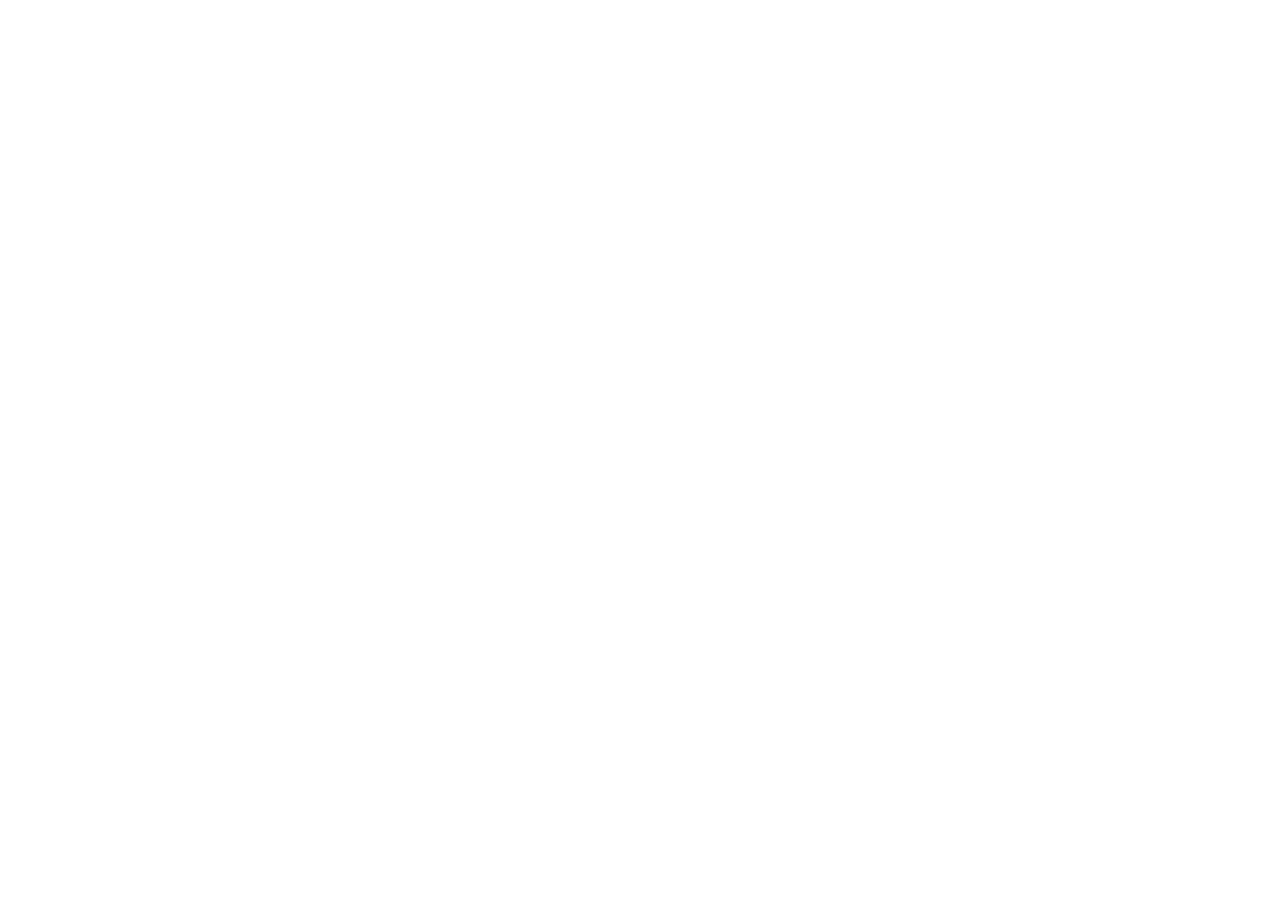
==== index.html @ 93b9f6c6 "init project" ====
<!DOCTYPE html>
<html lang="en">
<head>
    <meta charset="UTF-8">
    <meta http-equiv="X-UA-Compatible" content="IE=edge">
    <meta name="viewport" content="width=device-width, initial-scale=1.0">
    <title>Document</title>
</head>
<body>
    
</body>
</html>
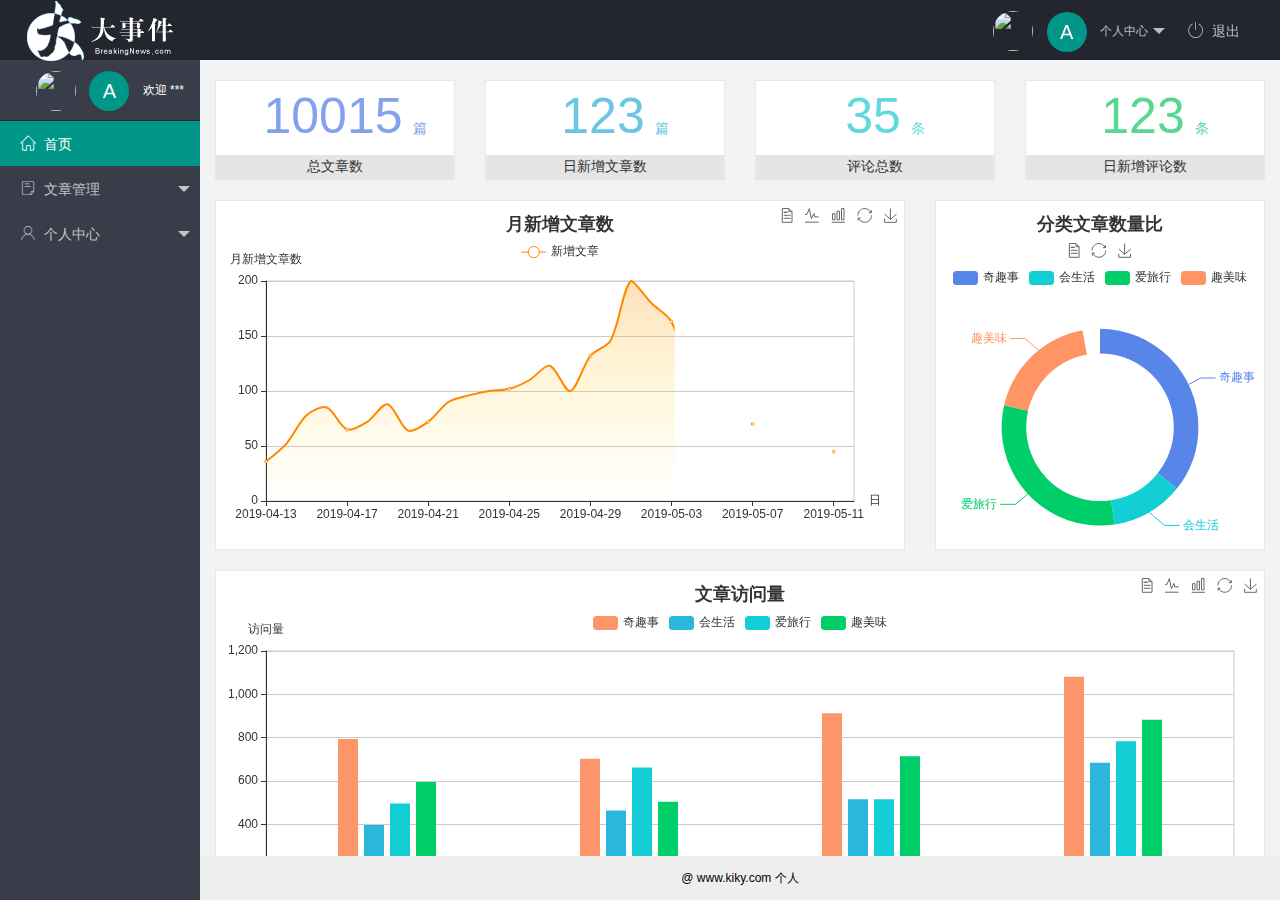
==== commit 4763e006: "完成了主页功能开发" ====
--- a/index.html
+++ b/index.html
@@ -4,9 +4,102 @@
     <meta charset="UTF-8">
     <meta http-equiv="X-UA-Compatible" content="IE=edge">
     <meta name="viewport" content="width=device-width, initial-scale=1.0">
-    <title>Document</title>
+    <title>后台主页</title>
+        <!-- 导入 layui 的样式表 -->
+        <link rel="stylesheet" href="./assets/lib/layui/css/layui.css" />
+        <!-- 导入第三方图标库 -->
+        <link rel="stylesheet" href="./assets/fonts/iconfont.css" />
+        <!-- 导入自己的样式表 -->
+        <link rel="stylesheet" href="./assets/css/index.css" />
 </head>
-<body>
-    
-</body>
+<body class="layui-layout-body">
+    <div class="layui-layout layui-layout-admin">
+      <div class="layui-header">
+        <div class="layui-logo">
+          <img src="./assets/images/logo.png" alt="" />
+        </div>
+        <!-- 头部区域（可配合layui已有的水平导航） -->
+        <ul class="layui-nav layui-layout-right">
+          <li class="layui-nav-item">
+            <a href="javascript:;" class="userinfo">
+              <img src="http://t.cn/RCzsdCq" class="layui-nav-img" />
+              <span class="text-avatar">A</span> 个人中心
+            </a>
+            <dl class="layui-nav-child">
+              <dd><a href="">基本资料</a></dd>
+              <dd><a href="">更换头像</a></dd>
+              <dd><a href="">重置密码</a></dd>
+            </dl>
+          </li>
+          <li class="layui-nav-item">
+            <a href="javascript:;" id="btnLogout">
+              <span class="iconfont icon-tuichu"></span>退出</a>
+          </li>
+        </ul>
+      </div>
+
+      <div class="layui-side layui-bg-black">
+        <div class="layui-side-scroll">
+          <div class="userinfo">
+            <img src="http://t.cn/RCzsdCq" class="layui-nav-img" />
+            <span class="text-avatar">A</span>
+            <span id="welcome">欢迎 ***</span>
+          </div>
+          <!-- 左侧导航区域（可配合layui已有的垂直导航） -->
+          <!-- lay-shrink="all"  点击列表另一合起来，排他 -->
+          <ul class="layui-nav layui-nav-tree" lay-shrink="all">
+            <li class="layui-nav-item layui-this">
+              <a href="./home/dashboard.html" target="fm"><span class="iconfont icon-home"></span>首页</a>
+            </li>
+            <li class="layui-nav-item">
+              <a class="" href="javascript:;"><span class="iconfont icon-16"></span>文章管理</a>
+              <dl class="layui-nav-child">
+                <dd>
+                  <a href="javascript:;"><i class="layui-icon layui-icon-app"></i>文章类别</a>
+                </dd>
+                <dd>
+                  <a href="javascript:;"><i class="layui-icon layui-icon-app"></i>文章列表</a>
+                </dd>
+                <dd>
+                  <a href="javascript:;"><i class="layui-icon layui-icon-app"></i>发布文章</a>
+                </dd>
+              </dl>
+            </li>
+            <li class="layui-nav-item">
+              <a href="javascript:;"><span class="iconfont icon-user"></span>个人中心</a>
+              <dl class="layui-nav-child">
+                <dd>
+                  <a href="javascript:;"><i class="layui-icon layui-icon-app"></i>基本资料</a>
+                </dd>
+                <dd>
+                  <a href="javascript:;"><i class="layui-icon layui-icon-app"></i>更换头像</a>
+                </dd>
+                <dd>
+                  <a href="javascript:;"><i class="layui-icon layui-icon-app"></i>重置密码</a>
+                </dd>
+              </dl>
+            </li>
+          </ul>
+        </div>
+      </div>
+
+      <div class="layui-body">
+        <!-- 内容主体区域 -->
+        <iframe name="fm" src="./home/dashboard.html" frameborder="0"></iframe>
+      </div>
+
+      <div class="layui-footer">
+        <!-- 底部固定区域 -->
+        @ www.kiky.com 个人
+      </div>
+    </div>
+    <!-- 导入 layui 的JS文件 -->
+    <script src="./assets/lib/layui/layui.all.js"></script>
+    <!-- 导入 jquery  -->
+    <script src="./assets/lib/jquery.js"></script>
+    <!-- 导入封装的请求API -->
+    <script src="./assets/js/baseAPI.js"></script>
+    <!-- 导入 index.js  -->
+    <script src="./assets/js/index.js"> </script>
+  </body>
 </html>--- a/assets/lib/layui/css/layui.css
+++ b/assets/lib/layui/css/layui.css
@@ -0,0 +1,2 @@
+/** layui-v2.5.5 MIT License By https://www.layui.com */
+ .layui-inline,img{display:inline-block;vertical-align:middle}h1,h2,h3,h4,h5,h6{font-weight:400}.layui-edge,.layui-header,.layui-inline,.layui-main{position:relative}.layui-body,.layui-edge,.layui-elip{overflow:hidden}.layui-btn,.layui-edge,.layui-inline,img{vertical-align:middle}.layui-btn,.layui-disabled,.layui-icon,.layui-unselect{-moz-user-select:none;-webkit-user-select:none;-ms-user-select:none}.layui-elip,.layui-form-checkbox span,.layui-form-pane .layui-form-label{text-overflow:ellipsis;white-space:nowrap}.layui-breadcrumb,.layui-tree-btnGroup{visibility:hidden}blockquote,body,button,dd,div,dl,dt,form,h1,h2,h3,h4,h5,h6,input,li,ol,p,pre,td,textarea,th,ul{margin:0;padding:0;-webkit-tap-highlight-color:rgba(0,0,0,0)}a:active,a:hover{outline:0}img{border:none}li{list-style:none}table{border-collapse:collapse;border-spacing:0}h4,h5,h6{font-size:100%}button,input,optgroup,option,select,textarea{font-family:inherit;font-size:inherit;font-style:inherit;font-weight:inherit;outline:0}pre{white-space:pre-wrap;white-space:-moz-pre-wrap;white-space:-pre-wrap;white-space:-o-pre-wrap;word-wrap:break-word}body{line-height:24px;font:14px Helvetica Neue,Helvetica,PingFang SC,Tahoma,Arial,sans-serif}hr{height:1px;margin:10px 0;border:0;clear:both}a{color:#333;text-decoration:none}a:hover{color:#777}a cite{font-style:normal;*cursor:pointer}.layui-border-box,.layui-border-box *{box-sizing:border-box}.layui-box,.layui-box *{box-sizing:content-box}.layui-clear{clear:both;*zoom:1}.layui-clear:after{content:'\20';clear:both;*zoom:1;display:block;height:0}.layui-inline{*display:inline;*zoom:1}.layui-edge{display:inline-block;width:0;height:0;border-width:6px;border-style:dashed;border-color:transparent}.layui-edge-top{top:-4px;border-bottom-color:#999;border-bottom-style:solid}.layui-edge-right{border-left-color:#999;border-left-style:solid}.layui-edge-bottom{top:2px;border-top-color:#999;border-top-style:solid}.layui-edge-left{border-right-color:#999;border-right-style:solid}.layui-disabled,.layui-disabled:hover{color:#d2d2d2!important;cursor:not-allowed!important}.layui-circle{border-radius:100%}.layui-show{display:block!important}.layui-hide{display:none!important}@font-face{font-family:layui-icon;src:url(../font/iconfont.eot?v=250);src:url(../font/iconfont.eot?v=250#iefix) format('embedded-opentype'),url(../font/iconfont.woff2?v=250) format('woff2'),url(../font/iconfont.woff?v=250) format('woff'),url(../font/iconfont.ttf?v=250) format('truetype'),url(../font/iconfont.svg?v=250#layui-icon) format('svg')}.layui-icon{font-family:layui-icon!important;font-size:16px;font-style:normal;-webkit-font-smoothing:antialiased;-moz-osx-font-smoothing:grayscale}.layui-icon-reply-fill:before{content:"\e611"}.layui-icon-set-fill:before{content:"\e614"}.layui-icon-menu-fill:before{content:"\e60f"}.layui-icon-search:before{content:"\e615"}.layui-icon-share:before{content:"\e641"}.layui-icon-set-sm:before{content:"\e620"}.layui-icon-engine:before{content:"\e628"}.layui-icon-close:before{content:"\1006"}.layui-icon-close-fill:before{content:"\1007"}.layui-icon-chart-screen:before{content:"\e629"}.layui-icon-star:before{content:"\e600"}.layui-icon-circle-dot:before{content:"\e617"}.layui-icon-chat:before{content:"\e606"}.layui-icon-release:before{content:"\e609"}.layui-icon-list:before{content:"\e60a"}.layui-icon-chart:before{content:"\e62c"}.layui-icon-ok-circle:before{content:"\1005"}.layui-icon-layim-theme:before{content:"\e61b"}.layui-icon-table:before{content:"\e62d"}.layui-icon-right:before{content:"\e602"}.layui-icon-left:before{content:"\e603"}.layui-icon-cart-simple:before{content:"\e698"}.layui-icon-face-cry:before{content:"\e69c"}.layui-icon-face-smile:before{content:"\e6af"}.layui-icon-survey:before{content:"\e6b2"}.layui-icon-tree:before{content:"\e62e"}.layui-icon-upload-circle:before{content:"\e62f"}.layui-icon-add-circle:before{content:"\e61f"}.layui-icon-download-circle:before{content:"\e601"}.layui-icon-templeate-1:before{content:"\e630"}.layui-icon-util:before{content:"\e631"}.layui-icon-face-surprised:before{content:"\e664"}.layui-icon-edit:before{content:"\e642"}.layui-icon-speaker:before{content:"\e645"}.layui-icon-down:before{content:"\e61a"}.layui-icon-file:before{content:"\e621"}.layui-icon-layouts:before{content:"\e632"}.layui-icon-rate-half:before{content:"\e6c9"}.layui-icon-add-circle-fine:before{content:"\e608"}.layui-icon-prev-circle:before{content:"\e633"}.layui-icon-read:before{content:"\e705"}.layui-icon-404:before{content:"\e61c"}.layui-icon-carousel:before{content:"\e634"}.layui-icon-help:before{content:"\e607"}.layui-icon-code-circle:before{content:"\e635"}.layui-icon-water:before{content:"\e636"}.layui-icon-username:before{content:"\e66f"}.layui-icon-find-fill:before{content:"\e670"}.layui-icon-about:before{content:"\e60b"}.layui-icon-location:before{content:"\e715"}.layui-icon-up:before{content:"\e619"}.layui-icon-pause:before{content:"\e651"}.layui-icon-date:before{content:"\e637"}.layui-icon-layim-uploadfile:before{content:"\e61d"}.layui-icon-delete:before{content:"\e640"}.layui-icon-play:before{content:"\e652"}.layui-icon-top:before{content:"\e604"}.layui-icon-friends:before{content:"\e612"}.layui-icon-refresh-3:before{content:"\e9aa"}.layui-icon-ok:before{content:"\e605"}.layui-icon-layer:before{content:"\e638"}.layui-icon-face-smile-fine:before{content:"\e60c"}.layui-icon-dollar:before{content:"\e659"}.layui-icon-group:before{content:"\e613"}.layui-icon-layim-download:before{content:"\e61e"}.layui-icon-picture-fine:before{content:"\e60d"}.layui-icon-link:before{content:"\e64c"}.layui-icon-diamond:before{content:"\e735"}.layui-icon-log:before{content:"\e60e"}.layui-icon-rate-solid:before{content:"\e67a"}.layui-icon-fonts-del:before{content:"\e64f"}.layui-icon-unlink:before{content:"\e64d"}.layui-icon-fonts-clear:before{content:"\e639"}.layui-icon-triangle-r:before{content:"\e623"}.layui-icon-circle:before{content:"\e63f"}.layui-icon-radio:before{content:"\e643"}.layui-icon-align-center:before{content:"\e647"}.layui-icon-align-right:before{content:"\e648"}.layui-icon-align-left:before{content:"\e649"}.layui-icon-loading-1:before{content:"\e63e"}.layui-icon-return:before{content:"\e65c"}.layui-icon-fonts-strong:before{content:"\e62b"}.layui-icon-upload:before{content:"\e67c"}.layui-icon-dialogue:before{content:"\e63a"}.layui-icon-video:before{content:"\e6ed"}.layui-icon-headset:before{content:"\e6fc"}.layui-icon-cellphone-fine:before{content:"\e63b"}.layui-icon-add-1:before{content:"\e654"}.layui-icon-face-smile-b:before{content:"\e650"}.layui-icon-fonts-html:before{content:"\e64b"}.layui-icon-form:before{content:"\e63c"}.layui-icon-cart:before{content:"\e657"}.layui-icon-camera-fill:before{content:"\e65d"}.layui-icon-tabs:before{content:"\e62a"}.layui-icon-fonts-code:before{content:"\e64e"}.layui-icon-fire:before{content:"\e756"}.layui-icon-set:before{content:"\e716"}.layui-icon-fonts-u:before{content:"\e646"}.layui-icon-triangle-d:before{content:"\e625"}.layui-icon-tips:before{content:"\e702"}.layui-icon-picture:before{content:"\e64a"}.layui-icon-more-vertical:before{content:"\e671"}.layui-icon-flag:before{content:"\e66c"}.layui-icon-loading:before{content:"\e63d"}.layui-icon-fonts-i:before{content:"\e644"}.layui-icon-refresh-1:before{content:"\e666"}.layui-icon-rmb:before{content:"\e65e"}.layui-icon-home:before{content:"\e68e"}.layui-icon-user:before{content:"\e770"}.layui-icon-notice:before{content:"\e667"}.layui-icon-login-weibo:before{content:"\e675"}.layui-icon-voice:before{content:"\e688"}.layui-icon-upload-drag:before{content:"\e681"}.layui-icon-login-qq:before{content:"\e676"}.layui-icon-snowflake:before{content:"\e6b1"}.layui-icon-file-b:before{content:"\e655"}.layui-icon-template:before{content:"\e663"}.layui-icon-auz:before{content:"\e672"}.layui-icon-console:before{content:"\e665"}.layui-icon-app:before{content:"\e653"}.layui-icon-prev:before{content:"\e65a"}.layui-icon-website:before{content:"\e7ae"}.layui-icon-next:before{content:"\e65b"}.layui-icon-component:before{content:"\e857"}.layui-icon-more:before{content:"\e65f"}.layui-icon-login-wechat:before{content:"\e677"}.layui-icon-shrink-right:before{content:"\e668"}.layui-icon-spread-left:before{content:"\e66b"}.layui-icon-camera:before{content:"\e660"}.layui-icon-note:before{content:"\e66e"}.layui-icon-refresh:before{content:"\e669"}.layui-icon-female:before{content:"\e661"}.layui-icon-male:before{content:"\e662"}.layui-icon-password:before{content:"\e673"}.layui-icon-senior:before{content:"\e674"}.layui-icon-theme:before{content:"\e66a"}.layui-icon-tread:before{content:"\e6c5"}.layui-icon-praise:before{content:"\e6c6"}.layui-icon-star-fill:before{content:"\e658"}.layui-icon-rate:before{content:"\e67b"}.layui-icon-template-1:before{content:"\e656"}.layui-icon-vercode:before{content:"\e679"}.layui-icon-cellphone:before{content:"\e678"}.layui-icon-screen-full:before{content:"\e622"}.layui-icon-screen-restore:before{content:"\e758"}.layui-icon-cols:before{content:"\e610"}.layui-icon-export:before{content:"\e67d"}.layui-icon-print:before{content:"\e66d"}.layui-icon-slider:before{content:"\e714"}.layui-icon-addition:before{content:"\e624"}.layui-icon-subtraction:before{content:"\e67e"}.layui-icon-service:before{content:"\e626"}.layui-icon-transfer:before{content:"\e691"}.layui-main{width:1140px;margin:0 auto}.layui-header{z-index:1000;height:60px}.layui-header a:hover{transition:all .5s;-webkit-transition:all .5s}.layui-side{position:fixed;left:0;top:0;bottom:0;z-index:999;width:200px;overflow-x:hidden}.layui-side-scroll{position:relative;width:220px;height:100%;overflow-x:hidden}.layui-body{position:absolute;left:200px;right:0;top:0;bottom:0;z-index:998;width:auto;overflow-y:auto;box-sizing:border-box}.layui-layout-body{overflow:hidden}.layui-layout-admin .layui-header{background-color:#23262E}.layui-layout-admin .layui-side{top:60px;width:200px;overflow-x:hidden}.layui-layout-admin .layui-body{position:fixed;top:60px;bottom:44px}.layui-layout-admin .layui-main{width:auto;margin:0 15px}.layui-layout-admin .layui-footer{position:fixed;left:200px;right:0;bottom:0;height:44px;line-height:44px;padding:0 15px;background-color:#eee}.layui-layout-admin .layui-logo{position:absolute;left:0;top:0;width:200px;height:100%;line-height:60px;text-align:center;color:#009688;font-size:16px}.layui-layout-admin .layui-header .layui-nav{background:0 0}.layui-layout-left{position:absolute!important;left:200px;top:0}.layui-layout-right{position:absolute!important;right:0;top:0}.layui-container{position:relative;margin:0 auto;padding:0 15px;box-sizing:border-box}.layui-fluid{position:relative;margin:0 auto;padding:0 15px}.layui-row:after,.layui-row:before{content:'';display:block;clear:both}.layui-col-lg1,.layui-col-lg10,.layui-col-lg11,.layui-col-lg12,.layui-col-lg2,.layui-col-lg3,.layui-col-lg4,.layui-col-lg5,.layui-col-lg6,.layui-col-lg7,.layui-col-lg8,.layui-col-lg9,.layui-col-md1,.layui-col-md10,.layui-col-md11,.layui-col-md12,.layui-col-md2,.layui-col-md3,.layui-col-md4,.layui-col-md5,.layui-col-md6,.layui-col-md7,.layui-col-md8,.layui-col-md9,.layui-col-sm1,.layui-col-sm10,.layui-col-sm11,.layui-col-sm12,.layui-col-sm2,.layui-col-sm3,.layui-col-sm4,.layui-col-sm5,.layui-col-sm6,.layui-col-sm7,.layui-col-sm8,.layui-col-sm9,.layui-col-xs1,.layui-col-xs10,.layui-col-xs11,.layui-col-xs12,.layui-col-xs2,.layui-col-xs3,.layui-col-xs4,.layui-col-xs5,.layui-col-xs6,.layui-col-xs7,.layui-col-xs8,.layui-col-xs9{position:relative;display:block;box-sizing:border-box}.layui-col-xs1,.layui-col-xs10,.layui-col-xs11,.layui-col-xs12,.layui-col-xs2,.layui-col-xs3,.layui-col-xs4,.layui-col-xs5,.layui-col-xs6,.layui-col-xs7,.layui-col-xs8,.layui-col-xs9{float:left}.layui-col-xs1{width:8.33333333%}.layui-col-xs2{width:16.66666667%}.layui-col-xs3{width:25%}.layui-col-xs4{width:33.33333333%}.layui-col-xs5{width:41.66666667%}.layui-col-xs6{width:50%}.layui-col-xs7{width:58.33333333%}.layui-col-xs8{width:66.66666667%}.layui-col-xs9{width:75%}.layui-col-xs10{width:83.33333333%}.layui-col-xs11{width:91.66666667%}.layui-col-xs12{width:100%}.layui-col-xs-offset1{margin-left:8.33333333%}.layui-col-xs-offset2{margin-left:16.66666667%}.layui-col-xs-offset3{margin-left:25%}.layui-col-xs-offset4{margin-left:33.33333333%}.layui-col-xs-offset5{margin-left:41.66666667%}.layui-col-xs-offset6{margin-left:50%}.layui-col-xs-offset7{margin-left:58.33333333%}.layui-col-xs-offset8{margin-left:66.66666667%}.layui-col-xs-offset9{margin-left:75%}.layui-col-xs-offset10{margin-left:83.33333333%}.layui-col-xs-offset11{margin-left:91.66666667%}.layui-col-xs-offset12{margin-left:100%}@media screen and (max-width:768px){.layui-hide-xs{display:none!important}.layui-show-xs-block{display:block!important}.layui-show-xs-inline{display:inline!important}.layui-show-xs-inline-block{display:inline-block!important}}@media screen and (min-width:768px){.layui-container{width:750px}.layui-hide-sm{display:none!important}.layui-show-sm-block{display:block!important}.layui-show-sm-inline{display:inline!important}.layui-show-sm-inline-block{display:inline-block!important}.layui-col-sm1,.layui-col-sm10,.layui-col-sm11,.layui-col-sm12,.layui-col-sm2,.layui-col-sm3,.layui-col-sm4,.layui-col-sm5,.layui-col-sm6,.layui-col-sm7,.layui-col-sm8,.layui-col-sm9{float:left}.layui-col-sm1{width:8.33333333%}.layui-col-sm2{width:16.66666667%}.layui-col-sm3{width:25%}.layui-col-sm4{width:33.33333333%}.layui-col-sm5{width:41.66666667%}.layui-col-sm6{width:50%}.layui-col-sm7{width:58.33333333%}.layui-col-sm8{width:66.66666667%}.layui-col-sm9{width:75%}.layui-col-sm10{width:83.33333333%}.layui-col-sm11{width:91.66666667%}.layui-col-sm12{width:100%}.layui-col-sm-offset1{margin-left:8.33333333%}.layui-col-sm-offset2{margin-left:16.66666667%}.layui-col-sm-offset3{margin-left:25%}.layui-col-sm-offset4{margin-left:33.33333333%}.layui-col-sm-offset5{margin-left:41.66666667%}.layui-col-sm-offset6{margin-left:50%}.layui-col-sm-offset7{margin-left:58.33333333%}.layui-col-sm-offset8{margin-left:66.66666667%}.layui-col-sm-offset9{margin-left:75%}.layui-col-sm-offset10{margin-left:83.33333333%}.layui-col-sm-offset11{margin-left:91.66666667%}.layui-col-sm-offset12{margin-left:100%}}@media screen and (min-width:992px){.layui-container{width:970px}.layui-hide-md{display:none!important}.layui-show-md-block{display:block!important}.layui-show-md-inline{display:inline!important}.layui-show-md-inline-block{display:inline-block!important}.layui-col-md1,.layui-col-md10,.layui-col-md11,.layui-col-md12,.layui-col-md2,.layui-col-md3,.layui-col-md4,.layui-col-md5,.layui-col-md6,.layui-col-md7,.layui-col-md8,.layui-col-md9{float:left}.layui-col-md1{width:8.33333333%}.layui-col-md2{width:16.66666667%}.layui-col-md3{width:25%}.layui-col-md4{width:33.33333333%}.layui-col-md5{width:41.66666667%}.layui-col-md6{width:50%}.layui-col-md7{width:58.33333333%}.layui-col-md8{width:66.66666667%}.layui-col-md9{width:75%}.layui-col-md10{width:83.33333333%}.layui-col-md11{width:91.66666667%}.layui-col-md12{width:100%}.layui-col-md-offset1{margin-left:8.33333333%}.layui-col-md-offset2{margin-left:16.66666667%}.layui-col-md-offset3{margin-left:25%}.layui-col-md-offset4{margin-left:33.33333333%}.layui-col-md-offset5{margin-left:41.66666667%}.layui-col-md-offset6{margin-left:50%}.layui-col-md-offset7{margin-left:58.33333333%}.layui-col-md-offset8{margin-left:66.66666667%}.layui-col-md-offset9{margin-left:75%}.layui-col-md-offset10{margin-left:83.33333333%}.layui-col-md-offset11{margin-left:91.66666667%}.layui-col-md-offset12{margin-left:100%}}@media screen and (min-width:1200px){.layui-container{width:1170px}.layui-hide-lg{display:none!important}.layui-show-lg-block{display:block!important}.layui-show-lg-inline{display:inline!important}.layui-show-lg-inline-block{display:inline-block!important}.layui-col-lg1,.layui-col-lg10,.layui-col-lg11,.layui-col-lg12,.layui-col-lg2,.layui-col-lg3,.layui-col-lg4,.layui-col-lg5,.layui-col-lg6,.layui-col-lg7,.layui-col-lg8,.layui-col-lg9{float:left}.layui-col-lg1{width:8.33333333%}.layui-col-lg2{width:16.66666667%}.layui-col-lg3{width:25%}.layui-col-lg4{width:33.33333333%}.layui-col-lg5{width:41.66666667%}.layui-col-lg6{width:50%}.layui-col-lg7{width:58.33333333%}.layui-col-lg8{width:66.66666667%}.layui-col-lg9{width:75%}.layui-col-lg10{width:83.33333333%}.layui-col-lg11{width:91.66666667%}.layui-col-lg12{width:100%}.layui-col-lg-offset1{margin-left:8.33333333%}.layui-col-lg-offset2{margin-left:16.66666667%}.layui-col-lg-offset3{margin-left:25%}.layui-col-lg-offset4{margin-left:33.33333333%}.layui-col-lg-offset5{margin-left:41.66666667%}.layui-col-lg-offset6{margin-left:50%}.layui-col-lg-offset7{margin-left:58.33333333%}.layui-col-lg-offset8{margin-left:66.66666667%}.layui-col-lg-offset9{margin-left:75%}.layui-col-lg-offset10{margin-left:83.33333333%}.layui-col-lg-offset11{margin-left:91.66666667%}.layui-col-lg-offset12{margin-left:100%}}.layui-col-space1{margin:-.5px}.layui-col-space1>*{padding:.5px}.layui-col-space3{margin:-1.5px}.layui-col-space3>*{padding:1.5px}.layui-col-space5{margin:-2.5px}.layui-col-space5>*{padding:2.5px}.layui-col-space8{margin:-3.5px}.layui-col-space8>*{padding:3.5px}.layui-col-space10{margin:-5px}.layui-col-space10>*{padding:5px}.layui-col-space12{margin:-6px}.layui-col-space12>*{padding:6px}.layui-col-space15{margin:-7.5px}.layui-col-space15>*{padding:7.5px}.layui-col-space18{margin:-9px}.layui-col-space18>*{padding:9px}.layui-col-space20{margin:-10px}.layui-col-space20>*{padding:10px}.layui-col-space22{margin:-11px}.layui-col-space22>*{padding:11px}.layui-col-space25{margin:-12.5px}.layui-col-space25>*{padding:12.5px}.layui-col-space30{margin:-15px}.layui-col-space30>*{padding:15px}.layui-btn,.layui-input,.layui-select,.layui-textarea,.layui-upload-button{outline:0;-webkit-appearance:none;transition:all .3s;-webkit-transition:all .3s;box-sizing:border-box}.layui-elem-quote{margin-bottom:10px;padding:15px;line-height:22px;border-left:5px solid #009688;border-radius:0 2px 2px 0;background-color:#f2f2f2}.layui-quote-nm{border-style:solid;border-width:1px 1px 1px 5px;background:0 0}.layui-elem-field{margin-bottom:10px;padding:0;border-width:1px;border-style:solid}.layui-elem-field legend{margin-left:20px;padding:0 10px;font-size:20px;font-weight:300}.layui-field-title{margin:10px 0 20px;border-width:1px 0 0}.layui-field-box{padding:10px 15px}.layui-field-title .layui-field-box{padding:10px 0}.layui-progress{position:relative;height:6px;border-radius:20px;background-color:#e2e2e2}.layui-progress-bar{position:absolute;left:0;top:0;width:0;max-width:100%;height:6px;border-radius:20px;text-align:right;background-color:#5FB878;transition:all .3s;-webkit-transition:all .3s}.layui-progress-big,.layui-progress-big .layui-progress-bar{height:18px;line-height:18px}.layui-progress-text{position:relative;top:-20px;line-height:18px;font-size:12px;color:#666}.layui-progress-big .layui-progress-text{position:static;padding:0 10px;color:#fff}.layui-collapse{border-width:1px;border-style:solid;border-radius:2px}.layui-colla-content,.layui-colla-item{border-top-width:1px;border-top-style:solid}.layui-colla-item:first-child{border-top:none}.layui-colla-title{position:relative;height:42px;line-height:42px;padding:0 15px 0 35px;color:#333;background-color:#f2f2f2;cursor:pointer;font-size:14px;overflow:hidden}.layui-colla-content{display:none;padding:10px 15px;line-height:22px;color:#666}.layui-colla-icon{position:absolute;left:15px;top:0;font-size:14px}.layui-card{margin-bottom:15px;border-radius:2px;background-color:#fff;box-shadow:0 1px 2px 0 rgba(0,0,0,.05)}.layui-card:last-child{margin-bottom:0}.layui-card-header{position:relative;height:42px;line-height:42px;padding:0 15px;border-bottom:1px solid #f6f6f6;color:#333;border-radius:2px 2px 0 0;font-size:14px}.layui-bg-black,.layui-bg-blue,.layui-bg-cyan,.layui-bg-green,.layui-bg-orange,.layui-bg-red{color:#fff!important}.layui-card-body{position:relative;padding:10px 15px;line-height:24px}.layui-card-body[pad15]{padding:15px}.layui-card-body[pad20]{padding:20px}.layui-card-body .layui-table{margin:5px 0}.layui-card .layui-tab{margin:0}.layui-panel-window{position:relative;padding:15px;border-radius:0;border-top:5px solid #E6E6E6;background-color:#fff}.layui-auxiliar-moving{position:fixed;left:0;right:0;top:0;bottom:0;width:100%;height:100%;background:0 0;z-index:9999999999}.layui-form-label,.layui-form-mid,.layui-form-select,.layui-input-block,.layui-input-inline,.layui-textarea{position:relative}.layui-bg-red{background-color:#FF5722!important}.layui-bg-orange{background-color:#FFB800!important}.layui-bg-green{background-color:#009688!important}.layui-bg-cyan{background-color:#2F4056!important}.layui-bg-blue{background-color:#1E9FFF!important}.layui-bg-black{background-color:#393D49!important}.layui-bg-gray{background-color:#eee!important;color:#666!important}.layui-badge-rim,.layui-colla-content,.layui-colla-item,.layui-collapse,.layui-elem-field,.layui-form-pane .layui-form-item[pane],.layui-form-pane .layui-form-label,.layui-input,.layui-layedit,.layui-layedit-tool,.layui-quote-nm,.layui-select,.layui-tab-bar,.layui-tab-card,.layui-tab-title,.layui-tab-title .layui-this:after,.layui-textarea{border-color:#e6e6e6}.layui-timeline-item:before,hr{background-color:#e6e6e6}.layui-text{line-height:22px;font-size:14px;color:#666}.layui-text h1,.layui-text h2,.layui-text h3{font-weight:500;color:#333}.layui-text h1{font-size:30px}.layui-text h2{font-size:24px}.layui-text h3{font-size:18px}.layui-text a:not(.layui-btn){color:#01AAED}.layui-text a:not(.layui-btn):hover{text-decoration:underline}.layui-text ul{padding:5px 0 5px 15px}.layui-text ul li{margin-top:5px;list-style-type:disc}.layui-text em,.layui-word-aux{color:#999!important;padding:0 5px!important}.layui-btn{display:inline-block;height:38px;line-height:38px;padding:0 18px;background-color:#009688;color:#fff;white-space:nowrap;text-align:center;font-size:14px;border:none;border-radius:2px;cursor:pointer}.layui-btn:hover{opacity:.8;filter:alpha(opacity=80);color:#fff}.layui-btn:active{opacity:1;filter:alpha(opacity=100)}.layui-btn+.layui-btn{margin-left:10px}.layui-btn-container{font-size:0}.layui-btn-container .layui-btn{margin-right:10px;margin-bottom:10px}.layui-btn-container .layui-btn+.layui-btn{margin-left:0}.layui-table .layui-btn-container .layui-btn{margin-bottom:9px}.layui-btn-radius{border-radius:100px}.layui-btn .layui-icon{margin-right:3px;font-size:18px;vertical-align:bottom;vertical-align:middle\9}.layui-btn-primary{border:1px solid #C9C9C9;background-color:#fff;color:#555}.layui-btn-primary:hover{border-color:#009688;color:#333}.layui-btn-normal{background-color:#1E9FFF}.layui-btn-warm{background-color:#FFB800}.layui-btn-danger{background-color:#FF5722}.layui-btn-checked{background-color:#5FB878}.layui-btn-disabled,.layui-btn-disabled:active,.layui-btn-disabled:hover{border:1px solid #e6e6e6;background-color:#FBFBFB;color:#C9C9C9;cursor:not-allowed;opacity:1}.layui-btn-lg{height:44px;line-height:44px;padding:0 25px;font-size:16px}.layui-btn-sm{height:30px;line-height:30px;padding:0 10px;font-size:12px}.layui-btn-sm i{font-size:16px!important}.layui-btn-xs{height:22px;line-height:22px;padding:0 5px;font-size:12px}.layui-btn-xs i{font-size:14px!important}.layui-btn-group{display:inline-block;vertical-align:middle;font-size:0}.layui-btn-group .layui-btn{margin-left:0!important;margin-right:0!important;border-left:1px solid rgba(255,255,255,.5);border-radius:0}.layui-btn-group .layui-btn-primary{border-left:none}.layui-btn-group .layui-btn-primary:hover{border-color:#C9C9C9;color:#009688}.layui-btn-group .layui-btn:first-child{border-left:none;border-radius:2px 0 0 2px}.layui-btn-group .layui-btn-primary:first-child{border-left:1px solid #c9c9c9}.layui-btn-group .layui-btn:last-child{border-radius:0 2px 2px 0}.layui-btn-group .layui-btn+.layui-btn{margin-left:0}.layui-btn-group+.layui-btn-group{margin-left:10px}.layui-btn-fluid{width:100%}.layui-input,.layui-select,.layui-textarea{height:38px;line-height:1.3;line-height:38px\9;border-width:1px;border-style:solid;background-color:#fff;border-radius:2px}.layui-input::-webkit-input-placeholder,.layui-select::-webkit-input-placeholder,.layui-textarea::-webkit-input-placeholder{line-height:1.3}.layui-input,.layui-textarea{display:block;width:100%;padding-left:10px}.layui-input:hover,.layui-textarea:hover{border-color:#D2D2D2!important}.layui-input:focus,.layui-textarea:focus{border-color:#C9C9C9!important}.layui-textarea{min-height:100px;height:auto;line-height:20px;padding:6px 10px;resize:vertical}.layui-select{padding:0 10px}.layui-form input[type=checkbox],.layui-form input[type=radio],.layui-form select{display:none}.layui-form [lay-ignore]{display:initial}.layui-form-item{margin-bottom:15px;clear:both;*zoom:1}.layui-form-item:after{content:'\20';clear:both;*zoom:1;display:block;height:0}.layui-form-label{float:left;display:block;padding:9px 15px;width:80px;font-weight:400;line-height:20px;text-align:right}.layui-form-label-col{display:block;float:none;padding:9px 0;line-height:20px;text-align:left}.layui-form-item .layui-inline{margin-bottom:5px;margin-right:10px}.layui-input-block{margin-left:110px;min-height:36px}.layui-input-inline{display:inline-block;vertical-align:middle}.layui-form-item .layui-input-inline{float:left;width:190px;margin-right:10px}.layui-form-text .layui-input-inline{width:auto}.layui-form-mid{float:left;display:block;padding:9px 0!important;line-height:20px;margin-right:10px}.layui-form-danger+.layui-form-select .layui-input,.layui-form-danger:focus{border-color:#FF5722!important}.layui-form-select .layui-input{padding-right:30px;cursor:pointer}.layui-form-select .layui-edge{position:absolute;right:10px;top:50%;margin-top:-3px;cursor:pointer;border-width:6px;border-top-color:#c2c2c2;border-top-style:solid;transition:all .3s;-webkit-transition:all .3s}.layui-form-select dl{display:none;position:absolute;left:0;top:42px;padding:5px 0;z-index:899;min-width:100%;border:1px solid #d2d2d2;max-height:300px;overflow-y:auto;background-color:#fff;border-radius:2px;box-shadow:0 2px 4px rgba(0,0,0,.12);box-sizing:border-box}.layui-form-select dl dd,.layui-form-select dl dt{padding:0 10px;line-height:36px;white-space:nowrap;overflow:hidden;text-overflow:ellipsis}.layui-form-select dl dt{font-size:12px;color:#999}.layui-form-select dl dd{cursor:pointer}.layui-form-select dl dd:hover{background-color:#f2f2f2;-webkit-transition:.5s all;transition:.5s all}.layui-form-select .layui-select-group dd{padding-left:20px}.layui-form-select dl dd.layui-select-tips{padding-left:10px!important;color:#999}.layui-form-select dl dd.layui-this{background-color:#5FB878;color:#fff}.layui-form-checkbox,.layui-form-select dl dd.layui-disabled{background-color:#fff}.layui-form-selected dl{display:block}.layui-form-checkbox,.layui-form-checkbox *,.layui-form-switch{display:inline-block;vertical-align:middle}.layui-form-selected .layui-edge{margin-top:-9px;-webkit-transform:rotate(180deg);transform:rotate(180deg);margin-top:-3px\9}:root .layui-form-selected .layui-edge{margin-top:-9px\0/IE9}.layui-form-selectup dl{top:auto;bottom:42px}.layui-select-none{margin:5px 0;text-align:center;color:#999}.layui-select-disabled .layui-disabled{border-color:#eee!important}.layui-select-disabled .layui-edge{border-top-color:#d2d2d2}.layui-form-checkbox{position:relative;height:30px;line-height:30px;margin-right:10px;padding-right:30px;cursor:pointer;font-size:0;-webkit-transition:.1s linear;transition:.1s linear;box-sizing:border-box}.layui-form-checkbox span{padding:0 10px;height:100%;font-size:14px;border-radius:2px 0 0 2px;background-color:#d2d2d2;color:#fff;overflow:hidden}.layui-form-checkbox:hover span{background-color:#c2c2c2}.layui-form-checkbox i{position:absolute;right:0;top:0;width:30px;height:28px;border:1px solid #d2d2d2;border-left:none;border-radius:0 2px 2px 0;color:#fff;font-size:20px;text-align:center}.layui-form-checkbox:hover i{border-color:#c2c2c2;color:#c2c2c2}.layui-form-checked,.layui-form-checked:hover{border-color:#5FB878}.layui-form-checked span,.layui-form-checked:hover span{background-color:#5FB878}.layui-form-checked i,.layui-form-checked:hover i{color:#5FB878}.layui-form-item .layui-form-checkbox{margin-top:4px}.layui-form-checkbox[lay-skin=primary]{height:auto!important;line-height:normal!important;min-width:18px;min-height:18px;border:none!important;margin-right:0;padding-left:28px;padding-right:0;background:0 0}.layui-form-checkbox[lay-skin=primary] span{padding-left:0;padding-right:15px;line-height:18px;background:0 0;color:#666}.layui-form-checkbox[lay-skin=primary] i{right:auto;left:0;width:16px;height:16px;line-height:16px;border:1px solid #d2d2d2;font-size:12px;border-radius:2px;background-color:#fff;-webkit-transition:.1s linear;transition:.1s linear}.layui-form-checkbox[lay-skin=primary]:hover i{border-color:#5FB878;color:#fff}.layui-form-checked[lay-skin=primary] i{border-color:#5FB878!important;background-color:#5FB878;color:#fff}.layui-checkbox-disbaled[lay-skin=primary] span{background:0 0!important;color:#c2c2c2}.layui-checkbox-disbaled[lay-skin=primary]:hover i{border-color:#d2d2d2}.layui-form-item .layui-form-checkbox[lay-skin=primary]{margin-top:10px}.layui-form-switch{position:relative;height:22px;line-height:22px;min-width:35px;padding:0 5px;margin-top:8px;border:1px solid #d2d2d2;border-radius:20px;cursor:pointer;background-color:#fff;-webkit-transition:.1s linear;transition:.1s linear}.layui-form-switch i{position:absolute;left:5px;top:3px;width:16px;height:16px;border-radius:20px;background-color:#d2d2d2;-webkit-transition:.1s linear;transition:.1s linear}.layui-form-switch em{position:relative;top:0;width:25px;margin-left:21px;padding:0!important;text-align:center!important;color:#999!important;font-style:normal!important;font-size:12px}.layui-form-onswitch{border-color:#5FB878;background-color:#5FB878}.layui-checkbox-disbaled,.layui-checkbox-disbaled i{border-color:#e2e2e2!important}.layui-form-onswitch i{left:100%;margin-left:-21px;background-color:#fff}.layui-form-onswitch em{margin-left:5px;margin-right:21px;color:#fff!important}.layui-checkbox-disbaled span{background-color:#e2e2e2!important}.layui-checkbox-disbaled:hover i{color:#fff!important}[lay-radio]{display:none}.layui-form-radio,.layui-form-radio *{display:inline-block;vertical-align:middle}.layui-form-radio{line-height:28px;margin:6px 10px 0 0;padding-right:10px;cursor:pointer;font-size:0}.layui-form-radio *{font-size:14px}.layui-form-radio>i{margin-right:8px;font-size:22px;color:#c2c2c2}.layui-form-radio>i:hover,.layui-form-radioed>i{color:#5FB878}.layui-radio-disbaled>i{color:#e2e2e2!important}.layui-form-pane .layui-form-label{width:110px;padding:8px 15px;height:38px;line-height:20px;border-width:1px;border-style:solid;border-radius:2px 0 0 2px;text-align:center;background-color:#FBFBFB;overflow:hidden;box-sizing:border-box}.layui-form-pane .layui-input-inline{margin-left:-1px}.layui-form-pane .layui-input-block{margin-left:110px;left:-1px}.layui-form-pane .layui-input{border-radius:0 2px 2px 0}.layui-form-pane .layui-form-text .layui-form-label{float:none;width:100%;border-radius:2px;box-sizing:border-box;text-align:left}.layui-form-pane .layui-form-text .layui-input-inline{display:block;margin:0;top:-1px;clear:both}.layui-form-pane .layui-form-text .layui-input-block{margin:0;left:0;top:-1px}.layui-form-pane .layui-form-text .layui-textarea{min-height:100px;border-radius:0 0 2px 2px}.layui-form-pane .layui-form-checkbox{margin:4px 0 4px 10px}.layui-form-pane .layui-form-radio,.layui-form-pane .layui-form-switch{margin-top:6px;margin-left:10px}.layui-form-pane .layui-form-item[pane]{position:relative;border-width:1px;border-style:solid}.layui-form-pane .layui-form-item[pane] .layui-form-label{position:absolute;left:0;top:0;height:100%;border-width:0 1px 0 0}.layui-form-pane .layui-form-item[pane] .layui-input-inline{margin-left:110px}@media screen and (max-width:450px){.layui-form-item .layui-form-label{text-overflow:ellipsis;overflow:hidden;white-space:nowrap}.layui-form-item .layui-inline{display:block;margin-right:0;margin-bottom:20px;clear:both}.layui-form-item .layui-inline:after{content:'\20';clear:both;display:block;height:0}.layui-form-item .layui-input-inline{display:block;float:none;left:-3px;width:auto;margin:0 0 10px 112px}.layui-form-item .layui-input-inline+.layui-form-mid{margin-left:110px;top:-5px;padding:0}.layui-form-item .layui-form-checkbox{margin-right:5px;margin-bottom:5px}}.layui-layedit{border-width:1px;border-style:solid;border-radius:2px}.layui-layedit-tool{padding:3px 5px;border-bottom-width:1px;border-bottom-style:solid;font-size:0}.layedit-tool-fixed{position:fixed;top:0;border-top:1px solid #e2e2e2}.layui-layedit-tool .layedit-tool-mid,.layui-layedit-tool .layui-icon{display:inline-block;vertical-align:middle;text-align:center;font-size:14px}.layui-layedit-tool .layui-icon{position:relative;width:32px;height:30px;line-height:30px;margin:3px 5px;color:#777;cursor:pointer;border-radius:2px}.layui-layedit-tool .layui-icon:hover{color:#393D49}.layui-layedit-tool .layui-icon:active{color:#000}.layui-layedit-tool .layedit-tool-active{background-color:#e2e2e2;color:#000}.layui-layedit-tool .layui-disabled,.layui-layedit-tool .layui-disabled:hover{color:#d2d2d2;cursor:not-allowed}.layui-layedit-tool .layedit-tool-mid{width:1px;height:18px;margin:0 10px;background-color:#d2d2d2}.layedit-tool-html{width:50px!important;font-size:30px!important}.layedit-tool-b,.layedit-tool-code,.layedit-tool-help{font-size:16px!important}.layedit-tool-d,.layedit-tool-face,.layedit-tool-image,.layedit-tool-unlink{font-size:18px!important}.layedit-tool-image input{position:absolute;font-size:0;left:0;top:0;width:100%;height:100%;opacity:.01;filter:Alpha(opacity=1);cursor:pointer}.layui-layedit-iframe iframe{display:block;width:100%}#LAY_layedit_code{overflow:hidden}.layui-laypage{display:inline-block;*display:inline;*zoom:1;vertical-align:middle;margin:10px 0;font-size:0}.layui-laypage>a:first-child,.layui-laypage>a:first-child em{border-radius:2px 0 0 2px}.layui-laypage>a:last-child,.layui-laypage>a:last-child em{border-radius:0 2px 2px 0}.layui-laypage>:first-child{margin-left:0!important}.layui-laypage>:last-child{margin-right:0!important}.layui-laypage a,.layui-laypage button,.layui-laypage input,.layui-laypage select,.layui-laypage span{border:1px solid #e2e2e2}.layui-laypage a,.layui-laypage span{display:inline-block;*display:inline;*zoom:1;vertical-align:middle;padding:0 15px;height:28px;line-height:28px;margin:0 -1px 5px 0;background-color:#fff;color:#333;font-size:12px}.layui-flow-more a *,.layui-laypage input,.layui-table-view select[lay-ignore]{display:inline-block}.layui-laypage a:hover{color:#009688}.layui-laypage em{font-style:normal}.layui-laypage .layui-laypage-spr{color:#999;font-weight:700}.layui-laypage a{text-decoration:none}.layui-laypage .layui-laypage-curr{position:relative}.layui-laypage .layui-laypage-curr em{position:relative;color:#fff}.layui-laypage .layui-laypage-curr .layui-laypage-em{position:absolute;left:-1px;top:-1px;padding:1px;width:100%;height:100%;background-color:#009688}.layui-laypage-em{border-radius:2px}.layui-laypage-next em,.layui-laypage-prev em{font-family:Sim sun;font-size:16px}.layui-laypage .layui-laypage-count,.layui-laypage .layui-laypage-limits,.layui-laypage .layui-laypage-refresh,.layui-laypage .layui-laypage-skip{margin-left:10px;margin-right:10px;padding:0;border:none}.layui-laypage .layui-laypage-limits,.layui-laypage .layui-laypage-refresh{vertical-align:top}.layui-laypage .layui-laypage-refresh i{font-size:18px;cursor:pointer}.layui-laypage select{height:22px;padding:3px;border-radius:2px;cursor:pointer}.layui-laypage .layui-laypage-skip{height:30px;line-height:30px;color:#999}.layui-laypage button,.layui-laypage input{height:30px;line-height:30px;border-radius:2px;vertical-align:top;background-color:#fff;box-sizing:border-box}.layui-laypage input{width:40px;margin:0 10px;padding:0 3px;text-align:center}.layui-laypage input:focus,.layui-laypage select:focus{border-color:#009688!important}.layui-laypage button{margin-left:10px;padding:0 10px;cursor:pointer}.layui-table,.layui-table-view{margin:10px 0}.layui-flow-more{margin:10px 0;text-align:center;color:#999;font-size:14px}.layui-flow-more a{height:32px;line-height:32px}.layui-flow-more a *{vertical-align:top}.layui-flow-more a cite{padding:0 20px;border-radius:3px;background-color:#eee;color:#333;font-style:normal}.layui-flow-more a cite:hover{opacity:.8}.layui-flow-more a i{font-size:30px;color:#737383}.layui-table{width:100%;background-color:#fff;color:#666}.layui-table tr{transition:all .3s;-webkit-transition:all .3s}.layui-table th{text-align:left;font-weight:400}.layui-table tbody tr:hover,.layui-table thead tr,.layui-table-click,.layui-table-header,.layui-table-hover,.layui-table-mend,.layui-table-patch,.layui-table-tool,.layui-table-total,.layui-table-total tr,.layui-table[lay-even] tr:nth-child(even){background-color:#f2f2f2}.layui-table td,.layui-table th,.layui-table-col-set,.layui-table-fixed-r,.layui-table-grid-down,.layui-table-header,.layui-table-page,.layui-table-tips-main,.layui-table-tool,.layui-table-total,.layui-table-view,.layui-table[lay-skin=line],.layui-table[lay-skin=row]{border-width:1px;border-style:solid;border-color:#e6e6e6}.layui-table td,.layui-table th{position:relative;padding:9px 15px;min-height:20px;line-height:20px;font-size:14px}.layui-table[lay-skin=line] td,.layui-table[lay-skin=line] th{border-width:0 0 1px}.layui-table[lay-skin=row] td,.layui-table[lay-skin=row] th{border-width:0 1px 0 0}.layui-table[lay-skin=nob] td,.layui-table[lay-skin=nob] th{border:none}.layui-table img{max-width:100px}.layui-table[lay-size=lg] td,.layui-table[lay-size=lg] th{padding:15px 30px}.layui-table-view .layui-table[lay-size=lg] .layui-table-cell{height:40px;line-height:40px}.layui-table[lay-size=sm] td,.layui-table[lay-size=sm] th{font-size:12px;padding:5px 10px}.layui-table-view .layui-table[lay-size=sm] .layui-table-cell{height:20px;line-height:20px}.layui-table[lay-data]{display:none}.layui-table-box{position:relative;overflow:hidden}.layui-table-view .layui-table{position:relative;width:auto;margin:0}.layui-table-view .layui-table[lay-skin=line]{border-width:0 1px 0 0}.layui-table-view .layui-table[lay-skin=row]{border-width:0 0 1px}.layui-table-view .layui-table td,.layui-table-view .layui-table th{padding:5px 0;border-top:none;border-left:none}.layui-table-view .layui-table th.layui-unselect .layui-table-cell span{cursor:pointer}.layui-table-view .layui-table td{cursor:default}.layui-table-view .layui-table td[data-edit=text]{cursor:text}.layui-table-view .layui-form-checkbox[lay-skin=primary] i{width:18px;height:18px}.layui-table-view .layui-form-radio{line-height:0;padding:0}.layui-table-view .layui-form-radio>i{margin:0;font-size:20px}.layui-table-init{position:absolute;left:0;top:0;width:100%;height:100%;text-align:center;z-index:110}.layui-table-init .layui-icon{position:absolute;left:50%;top:50%;margin:-15px 0 0 -15px;font-size:30px;color:#c2c2c2}.layui-table-header{border-width:0 0 1px;overflow:hidden}.layui-table-header .layui-table{margin-bottom:-1px}.layui-table-tool .layui-inline[lay-event]{position:relative;width:26px;height:26px;padding:5px;line-height:16px;margin-right:10px;text-align:center;color:#333;border:1px solid #ccc;cursor:pointer;-webkit-transition:.5s all;transition:.5s all}.layui-table-tool .layui-inline[lay-event]:hover{border:1px solid #999}.layui-table-tool-temp{padding-right:120px}.layui-table-tool-self{position:absolute;right:17px;top:10px}.layui-table-tool .layui-table-tool-self .layui-inline[lay-event]{margin:0 0 0 10px}.layui-table-tool-panel{position:absolute;top:29px;left:-1px;padding:5px 0;min-width:150px;min-height:40px;border:1px solid #d2d2d2;text-align:left;overflow-y:auto;background-color:#fff;box-shadow:0 2px 4px rgba(0,0,0,.12)}.layui-table-cell,.layui-table-tool-panel li{overflow:hidden;text-overflow:ellipsis;white-space:nowrap}.layui-table-tool-panel li{padding:0 10px;line-height:30px;-webkit-transition:.5s all;transition:.5s all}.layui-table-tool-panel li .layui-form-checkbox[lay-skin=primary]{width:100%;padding-left:28px}.layui-table-tool-panel li:hover{background-color:#f2f2f2}.layui-table-tool-panel li .layui-form-checkbox[lay-skin=primary] i{position:absolute;left:0;top:0}.layui-table-tool-panel li .layui-form-checkbox[lay-skin=primary] span{padding:0}.layui-table-tool .layui-table-tool-self .layui-table-tool-panel{left:auto;right:-1px}.layui-table-col-set{position:absolute;right:0;top:0;width:20px;height:100%;border-width:0 0 0 1px;background-color:#fff}.layui-table-sort{width:10px;height:20px;margin-left:5px;cursor:pointer!important}.layui-table-sort .layui-edge{position:absolute;left:5px;border-width:5px}.layui-table-sort .layui-table-sort-asc{top:3px;border-top:none;border-bottom-style:solid;border-bottom-color:#b2b2b2}.layui-table-sort .layui-table-sort-asc:hover{border-bottom-color:#666}.layui-table-sort .layui-table-sort-desc{bottom:5px;border-bottom:none;border-top-style:solid;border-top-color:#b2b2b2}.layui-table-sort .layui-table-sort-desc:hover{border-top-color:#666}.layui-table-sort[lay-sort=asc] .layui-table-sort-asc{border-bottom-color:#000}.layui-table-sort[lay-sort=desc] .layui-table-sort-desc{border-top-color:#000}.layui-table-cell{height:28px;line-height:28px;padding:0 15px;position:relative;box-sizing:border-box}.layui-table-cell .layui-form-checkbox[lay-skin=primary]{top:-1px;padding:0}.layui-table-cell .layui-table-link{color:#01AAED}.laytable-cell-checkbox,.laytable-cell-numbers,.laytable-cell-radio,.laytable-cell-space{padding:0;text-align:center}.layui-table-body{position:relative;overflow:auto;margin-right:-1px;margin-bottom:-1px}.layui-table-body .layui-none{line-height:26px;padding:15px;text-align:center;color:#999}.layui-table-fixed{position:absolute;left:0;top:0;z-index:101}.layui-table-fixed .layui-table-body{overflow:hidden}.layui-table-fixed-l{box-shadow:0 -1px 8px rgba(0,0,0,.08)}.layui-table-fixed-r{left:auto;right:-1px;border-width:0 0 0 1px;box-shadow:-1px 0 8px rgba(0,0,0,.08)}.layui-table-fixed-r .layui-table-header{position:relative;overflow:visible}.layui-table-mend{position:absolute;right:-49px;top:0;height:100%;width:50px}.layui-table-tool{position:relative;z-index:890;width:100%;min-height:50px;line-height:30px;padding:10px 15px;border-width:0 0 1px}.layui-table-tool .layui-btn-container{margin-bottom:-10px}.layui-table-page,.layui-table-total{border-width:1px 0 0;margin-bottom:-1px;overflow:hidden}.layui-table-page{position:relative;width:100%;padding:7px 7px 0;height:41px;font-size:12px;white-space:nowrap}.layui-table-page>div{height:26px}.layui-table-page .layui-laypage{margin:0}.layui-table-page .layui-laypage a,.layui-table-page .layui-laypage span{height:26px;line-height:26px;margin-bottom:10px;border:none;background:0 0}.layui-table-page .layui-laypage a,.layui-table-page .layui-laypage span.layui-laypage-curr{padding:0 12px}.layui-table-page .layui-laypage span{margin-left:0;padding:0}.layui-table-page .layui-laypage .layui-laypage-prev{margin-left:-7px!important}.layui-table-page .layui-laypage .layui-laypage-curr .layui-laypage-em{left:0;top:0;padding:0}.layui-table-page .layui-laypage button,.layui-table-page .layui-laypage input{height:26px;line-height:26px}.layui-table-page .layui-laypage input{width:40px}.layui-table-page .layui-laypage button{padding:0 10px}.layui-table-page select{height:18px}.layui-table-patch .layui-table-cell{padding:0;width:30px}.layui-table-edit{position:absolute;left:0;top:0;width:100%;height:100%;padding:0 14px 1px;border-radius:0;box-shadow:1px 1px 20px rgba(0,0,0,.15)}.layui-table-edit:focus{border-color:#5FB878!important}select.layui-table-edit{padding:0 0 0 10px;border-color:#C9C9C9}.layui-table-view .layui-form-checkbox,.layui-table-view .layui-form-radio,.layui-table-view .layui-form-switch{top:0;margin:0;box-sizing:content-box}.layui-table-view .layui-form-checkbox{top:-1px;height:26px;line-height:26px}.layui-table-view .layui-form-checkbox i{height:26px}.layui-table-grid .layui-table-cell{overflow:visible}.layui-table-grid-down{position:absolute;top:0;right:0;width:26px;height:100%;padding:5px 0;border-width:0 0 0 1px;text-align:center;background-color:#fff;color:#999;cursor:pointer}.layui-table-grid-down .layui-icon{position:absolute;top:50%;left:50%;margin:-8px 0 0 -8px}.layui-table-grid-down:hover{background-color:#fbfbfb}body .layui-table-tips .layui-layer-content{background:0 0;padding:0;box-shadow:0 1px 6px rgba(0,0,0,.12)}.layui-table-tips-main{margin:-44px 0 0 -1px;max-height:150px;padding:8px 15px;font-size:14px;overflow-y:scroll;background-color:#fff;color:#666}.layui-table-tips-c{position:absolute;right:-3px;top:-13px;width:20px;height:20px;padding:3px;cursor:pointer;background-color:#666;border-radius:50%;color:#fff}.layui-table-tips-c:hover{background-color:#777}.layui-table-tips-c:before{position:relative;right:-2px}.layui-upload-file{display:none!important;opacity:.01;filter:Alpha(opacity=1)}.layui-upload-drag,.layui-upload-form,.layui-upload-wrap{display:inline-block}.layui-upload-list{margin:10px 0}.layui-upload-choose{padding:0 10px;color:#999}.layui-upload-drag{position:relative;padding:30px;border:1px dashed #e2e2e2;background-color:#fff;text-align:center;cursor:pointer;color:#999}.layui-upload-drag .layui-icon{font-size:50px;color:#009688}.layui-upload-drag[lay-over]{border-color:#009688}.layui-upload-iframe{position:absolute;width:0;height:0;border:0;visibility:hidden}.layui-upload-wrap{position:relative;vertical-align:middle}.layui-upload-wrap .layui-upload-file{display:block!important;position:absolute;left:0;top:0;z-index:10;font-size:100px;width:100%;height:100%;opacity:.01;filter:Alpha(opacity=1);cursor:pointer}.layui-transfer-active,.layui-transfer-box{display:inline-block;vertical-align:middle}.layui-transfer-box,.layui-transfer-header,.layui-transfer-search{border-width:0;border-style:solid;border-color:#e6e6e6}.layui-transfer-box{position:relative;border-width:1px;width:200px;height:360px;border-radius:2px;background-color:#fff}.layui-transfer-box .layui-form-checkbox{width:100%;margin:0!important}.layui-transfer-header{height:38px;line-height:38px;padding:0 10px;border-bottom-width:1px}.layui-transfer-search{position:relative;padding:10px;border-bottom-width:1px}.layui-transfer-search .layui-input{height:32px;padding-left:30px;font-size:12px}.layui-transfer-search .layui-icon-search{position:absolute;left:20px;top:50%;margin-top:-8px;color:#666}.layui-transfer-active{margin:0 15px}.layui-transfer-active .layui-btn{display:block;margin:0;padding:0 15px;background-color:#5FB878;border-color:#5FB878;color:#fff}.layui-transfer-active .layui-btn-disabled{background-color:#FBFBFB;border-color:#e6e6e6;color:#C9C9C9}.layui-transfer-active .layui-btn:first-child{margin-bottom:15px}.layui-transfer-active .layui-btn .layui-icon{margin:0;font-size:14px!important}.layui-transfer-data{padding:5px 0;overflow:auto}.layui-transfer-data li{height:32px;line-height:32px;padding:0 10px}.layui-transfer-data li:hover{background-color:#f2f2f2;transition:.5s all}.layui-transfer-data .layui-none{padding:15px 10px;text-align:center;color:#999}.layui-nav{position:relative;padding:0 20px;background-color:#393D49;color:#fff;border-radius:2px;font-size:0;box-sizing:border-box}.layui-nav *{font-size:14px}.layui-nav .layui-nav-item{position:relative;display:inline-block;*display:inline;*zoom:1;vertical-align:middle;line-height:60px}.layui-nav .layui-nav-item a{display:block;padding:0 20px;color:#fff;color:rgba(255,255,255,.7);transition:all .3s;-webkit-transition:all .3s}.layui-nav .layui-this:after,.layui-nav-bar,.layui-nav-tree .layui-nav-itemed:after{position:absolute;left:0;top:0;width:0;height:5px;background-color:#5FB878;transition:all .2s;-webkit-transition:all .2s}.layui-nav-bar{z-index:1000}.layui-nav .layui-nav-item a:hover,.layui-nav .layui-this a{color:#fff}.layui-nav .layui-this:after{content:'';top:auto;bottom:0;width:100%}.layui-nav-img{width:30px;height:30px;margin-right:10px;border-radius:50%}.layui-nav .layui-nav-more{content:'';width:0;height:0;border-style:solid dashed dashed;border-color:#fff transparent transparent;overflow:hidden;cursor:pointer;transition:all .2s;-webkit-transition:all .2s;position:absolute;top:50%;right:3px;margin-top:-3px;border-width:6px;border-top-color:rgba(255,255,255,.7)}.layui-nav .layui-nav-mored,.layui-nav-itemed>a .layui-nav-more{margin-top:-9px;border-style:dashed dashed solid;border-color:transparent transparent #fff}.layui-nav-child{display:none;position:absolute;left:0;top:65px;min-width:100%;line-height:36px;padding:5px 0;box-shadow:0 2px 4px rgba(0,0,0,.12);border:1px solid #d2d2d2;background-color:#fff;z-index:100;border-radius:2px;white-space:nowrap}.layui-nav .layui-nav-child a{color:#333}.layui-nav .layui-nav-child a:hover{background-color:#f2f2f2;color:#000}.layui-nav-child dd{position:relative}.layui-nav .layui-nav-child dd.layui-this a,.layui-nav-child dd.layui-this{background-color:#5FB878;color:#fff}.layui-nav-child dd.layui-this:after{display:none}.layui-nav-tree{width:200px;padding:0}.layui-nav-tree .layui-nav-item{display:block;width:100%;line-height:45px}.layui-nav-tree .layui-nav-item a{position:relative;height:45px;line-height:45px;text-overflow:ellipsis;overflow:hidden;white-space:nowrap}.layui-nav-tree .layui-nav-item a:hover{background-color:#4E5465}.layui-nav-tree .layui-nav-bar{width:5px;height:0;background-color:#009688}.layui-nav-tree .layui-nav-child dd.layui-this,.layui-nav-tree .layui-nav-child dd.layui-this a,.layui-nav-tree .layui-this,.layui-nav-tree .layui-this>a,.layui-nav-tree .layui-this>a:hover{background-color:#009688;color:#fff}.layui-nav-tree .layui-this:after{display:none}.layui-nav-itemed>a,.layui-nav-tree .layui-nav-title a,.layui-nav-tree .layui-nav-title a:hover{color:#fff!important}.layui-nav-tree .layui-nav-child{position:relative;z-index:0;top:0;border:none;box-shadow:none}.layui-nav-tree .layui-nav-child a{height:40px;line-height:40px;color:#fff;color:rgba(255,255,255,.7)}.layui-nav-tree .layui-nav-child,.layui-nav-tree .layui-nav-child a:hover{background:0 0;color:#fff}.layui-nav-tree .layui-nav-more{right:10px}.layui-nav-itemed>.layui-nav-child{display:block;padding:0;background-color:rgba(0,0,0,.3)!important}.layui-nav-itemed>.layui-nav-child>.layui-this>.layui-nav-child{display:block}.layui-nav-side{position:fixed;top:0;bottom:0;left:0;overflow-x:hidden;z-index:999}.layui-bg-blue .layui-nav-bar,.layui-bg-blue .layui-nav-itemed:after,.layui-bg-blue .layui-this:after{background-color:#93D1FF}.layui-bg-blue .layui-nav-child dd.layui-this{background-color:#1E9FFF}.layui-bg-blue .layui-nav-itemed>a,.layui-nav-tree.layui-bg-blue .layui-nav-title a,.layui-nav-tree.layui-bg-blue .layui-nav-title a:hover{background-color:#007DDB!important}.layui-breadcrumb{font-size:0}.layui-breadcrumb>*{font-size:14px}.layui-breadcrumb a{color:#999!important}.layui-breadcrumb a:hover{color:#5FB878!important}.layui-breadcrumb a cite{color:#666;font-style:normal}.layui-breadcrumb span[lay-separator]{margin:0 10px;color:#999}.layui-tab{margin:10px 0;text-align:left!important}.layui-tab[overflow]>.layui-tab-title{overflow:hidden}.layui-tab-title{position:relative;left:0;height:40px;white-space:nowrap;font-size:0;border-bottom-width:1px;border-bottom-style:solid;transition:all .2s;-webkit-transition:all .2s}.layui-tab-title li{display:inline-block;*display:inline;*zoom:1;vertical-align:middle;font-size:14px;transition:all .2s;-webkit-transition:all .2s;position:relative;line-height:40px;min-width:65px;padding:0 15px;text-align:center;cursor:pointer}.layui-tab-title li a{display:block}.layui-tab-title .layui-this{color:#000}.layui-tab-title .layui-this:after{position:absolute;left:0;top:0;content:'';width:100%;height:41px;border-width:1px;border-style:solid;border-bottom-color:#fff;border-radius:2px 2px 0 0;box-sizing:border-box;pointer-events:none}.layui-tab-bar{position:absolute;right:0;top:0;z-index:10;width:30px;height:39px;line-height:39px;border-width:1px;border-style:solid;border-radius:2px;text-align:center;background-color:#fff;cursor:pointer}.layui-tab-bar .layui-icon{position:relative;display:inline-block;top:3px;transition:all .3s;-webkit-transition:all .3s}.layui-tab-item{display:none}.layui-tab-more{padding-right:30px;height:auto!important;white-space:normal!important}.layui-tab-more li.layui-this:after{border-bottom-color:#e2e2e2;border-radius:2px}.layui-tab-more .layui-tab-bar .layui-icon{top:-2px;top:3px\9;-webkit-transform:rotate(180deg);transform:rotate(180deg)}:root .layui-tab-more .layui-tab-bar .layui-icon{top:-2px\0/IE9}.layui-tab-content{padding:10px}.layui-tab-title li .layui-tab-close{position:relative;display:inline-block;width:18px;height:18px;line-height:20px;margin-left:8px;top:1px;text-align:center;font-size:14px;color:#c2c2c2;transition:all .2s;-webkit-transition:all .2s}.layui-tab-title li .layui-tab-close:hover{border-radius:2px;background-color:#FF5722;color:#fff}.layui-tab-brief>.layui-tab-title .layui-this{color:#009688}.layui-tab-brief>.layui-tab-more li.layui-this:after,.layui-tab-brief>.layui-tab-title .layui-this:after{border:none;border-radius:0;border-bottom:2px solid #5FB878}.layui-tab-brief[overflow]>.layui-tab-title .layui-this:after{top:-1px}.layui-tab-card{border-width:1px;border-style:solid;border-radius:2px;box-shadow:0 2px 5px 0 rgba(0,0,0,.1)}.layui-tab-card>.layui-tab-title{background-color:#f2f2f2}.layui-tab-card>.layui-tab-title li{margin-right:-1px;margin-left:-1px}.layui-tab-card>.layui-tab-title .layui-this{background-color:#fff}.layui-tab-card>.layui-tab-title .layui-this:after{border-top:none;border-width:1px;border-bottom-color:#fff}.layui-tab-card>.layui-tab-title .layui-tab-bar{height:40px;line-height:40px;border-radius:0;border-top:none;border-right:none}.layui-tab-card>.layui-tab-more .layui-this{background:0 0;color:#5FB878}.layui-tab-card>.layui-tab-more .layui-this:after{border:none}.layui-timeline{padding-left:5px}.layui-timeline-item{position:relative;padding-bottom:20px}.layui-timeline-axis{position:absolute;left:-5px;top:0;z-index:10;width:20px;height:20px;line-height:20px;background-color:#fff;color:#5FB878;border-radius:50%;text-align:center;cursor:pointer}.layui-timeline-axis:hover{color:#FF5722}.layui-timeline-item:before{content:'';position:absolute;left:5px;top:0;z-index:0;width:1px;height:100%}.layui-timeline-item:last-child:before{display:none}.layui-timeline-item:first-child:before{display:block}.layui-timeline-content{padding-left:25px}.layui-timeline-title{position:relative;margin-bottom:10px}.layui-badge,.layui-badge-dot,.layui-badge-rim{position:relative;display:inline-block;padding:0 6px;font-size:12px;text-align:center;background-color:#FF5722;color:#fff;border-radius:2px}.layui-badge{height:18px;line-height:18px}.layui-badge-dot{width:8px;height:8px;padding:0;border-radius:50%}.layui-badge-rim{height:18px;line-height:18px;border-width:1px;border-style:solid;background-color:#fff;color:#666}.layui-btn .layui-badge,.layui-btn .layui-badge-dot{margin-left:5px}.layui-nav .layui-badge,.layui-nav .layui-badge-dot{position:absolute;top:50%;margin:-8px 6px 0}.layui-tab-title .layui-badge,.layui-tab-title .layui-badge-dot{left:5px;top:-2px}.layui-carousel{position:relative;left:0;top:0;background-color:#f8f8f8}.layui-carousel>[carousel-item]{position:relative;width:100%;height:100%;overflow:hidden}.layui-carousel>[carousel-item]:before{position:absolute;content:'\e63d';left:50%;top:50%;width:100px;line-height:20px;margin:-10px 0 0 -50px;text-align:center;color:#c2c2c2;font-family:layui-icon!important;font-size:30px;font-style:normal;-webkit-font-smoothing:antialiased;-moz-osx-font-smoothing:grayscale}.layui-carousel>[carousel-item]>*{display:none;position:absolute;left:0;top:0;width:100%;height:100%;background-color:#f8f8f8;transition-duration:.3s;-webkit-transition-duration:.3s}.layui-carousel-updown>*{-webkit-transition:.3s ease-in-out up;transition:.3s ease-in-out up}.layui-carousel-arrow{display:none\9;opacity:0;position:absolute;left:10px;top:50%;margin-top:-18px;width:36px;height:36px;line-height:36px;text-align:center;font-size:20px;border:0;border-radius:50%;background-color:rgba(0,0,0,.2);color:#fff;-webkit-transition-duration:.3s;transition-duration:.3s;cursor:pointer}.layui-carousel-arrow[lay-type=add]{left:auto!important;right:10px}.layui-carousel:hover .layui-carousel-arrow[lay-type=add],.layui-carousel[lay-arrow=always] .layui-carousel-arrow[lay-type=add]{right:20px}.layui-carousel[lay-arrow=always] .layui-carousel-arrow{opacity:1;left:20px}.layui-carousel[lay-arrow=none] .layui-carousel-arrow{display:none}.layui-carousel-arrow:hover,.layui-carousel-ind ul:hover{background-color:rgba(0,0,0,.35)}.layui-carousel:hover .layui-carousel-arrow{display:block\9;opacity:1;left:20px}.layui-carousel-ind{position:relative;top:-35px;width:100%;line-height:0!important;text-align:center;font-size:0}.layui-carousel[lay-indicator=outside]{margin-bottom:30px}.layui-carousel[lay-indicator=outside] .layui-carousel-ind{top:10px}.layui-carousel[lay-indicator=outside] .layui-carousel-ind ul{background-color:rgba(0,0,0,.5)}.layui-carousel[lay-indicator=none] .layui-carousel-ind{display:none}.layui-carousel-ind ul{display:inline-block;padding:5px;background-color:rgba(0,0,0,.2);border-radius:10px;-webkit-transition-duration:.3s;transition-duration:.3s}.layui-carousel-ind li{display:inline-block;width:10px;height:10px;margin:0 3px;font-size:14px;background-color:#e2e2e2;background-color:rgba(255,255,255,.5);border-radius:50%;cursor:pointer;-webkit-transition-duration:.3s;transition-duration:.3s}.layui-carousel-ind li:hover{background-color:rgba(255,255,255,.7)}.layui-carousel-ind li.layui-this{background-color:#fff}.layui-carousel>[carousel-item]>.layui-carousel-next,.layui-carousel>[carousel-item]>.layui-carousel-prev,.layui-carousel>[carousel-item]>.layui-this{display:block}.layui-carousel>[carousel-item]>.layui-this{left:0}.layui-carousel>[carousel-item]>.layui-carousel-prev{left:-100%}.layui-carousel>[carousel-item]>.layui-carousel-next{left:100%}.layui-carousel>[carousel-item]>.layui-carousel-next.layui-carousel-left,.layui-carousel>[carousel-item]>.layui-carousel-prev.layui-carousel-right{left:0}.layui-carousel>[carousel-item]>.layui-this.layui-carousel-left{left:-100%}.layui-carousel>[carousel-item]>.layui-this.layui-carousel-right{left:100%}.layui-carousel[lay-anim=updown] .layui-carousel-arrow{left:50%!important;top:20px;margin:0 0 0 -18px}.layui-carousel[lay-anim=updown]>[carousel-item]>*,.layui-carousel[lay-anim=fade]>[carousel-item]>*{left:0!important}.layui-carousel[lay-anim=updown] .layui-carousel-arrow[lay-type=add]{top:auto!important;bottom:20px}.layui-carousel[lay-anim=updown] .layui-carousel-ind{position:absolute;top:50%;right:20px;width:auto;height:auto}.layui-carousel[lay-anim=updown] .layui-carousel-ind ul{padding:3px 5px}.layui-carousel[lay-anim=updown] .layui-carousel-ind li{display:block;margin:6px 0}.layui-carousel[lay-anim=updown]>[carousel-item]>.layui-this{top:0}.layui-carousel[lay-anim=updown]>[carousel-item]>.layui-carousel-prev{top:-100%}.layui-carousel[lay-anim=updown]>[carousel-item]>.layui-carousel-next{top:100%}.layui-carousel[lay-anim=updown]>[carousel-item]>.layui-carousel-next.layui-carousel-left,.layui-carousel[lay-anim=updown]>[carousel-item]>.layui-carousel-prev.layui-carousel-right{top:0}.layui-carousel[lay-anim=updown]>[carousel-item]>.layui-this.layui-carousel-left{top:-100%}.layui-carousel[lay-anim=updown]>[carousel-item]>.layui-this.layui-carousel-right{top:100%}.layui-carousel[lay-anim=fade]>[carousel-item]>.layui-carousel-next,.layui-carousel[lay-anim=fade]>[carousel-item]>.layui-carousel-prev{opacity:0}.layui-carousel[lay-anim=fade]>[carousel-item]>.layui-carousel-next.layui-carousel-left,.layui-carousel[lay-anim=fade]>[carousel-item]>.layui-carousel-prev.layui-carousel-right{opacity:1}.layui-carousel[lay-anim=fade]>[carousel-item]>.layui-this.layui-carousel-left,.layui-carousel[lay-anim=fade]>[carousel-item]>.layui-this.layui-carousel-right{opacity:0}.layui-fixbar{position:fixed;right:15px;bottom:15px;z-index:999999}.layui-fixbar li{width:50px;height:50px;line-height:50px;margin-bottom:1px;text-align:center;cursor:pointer;font-size:30px;background-color:#9F9F9F;color:#fff;border-radius:2px;opacity:.95}.layui-fixbar li:hover{opacity:.85}.layui-fixbar li:active{opacity:1}.layui-fixbar .layui-fixbar-top{display:none;font-size:40px}body .layui-util-face{border:none;background:0 0}body .layui-util-face .layui-layer-content{padding:0;background-color:#fff;color:#666;box-shadow:none}.layui-util-face .layui-layer-TipsG{display:none}.layui-util-face ul{position:relative;width:372px;padding:10px;border:1px solid #D9D9D9;background-color:#fff;box-shadow:0 0 20px rgba(0,0,0,.2)}.layui-util-face ul li{cursor:pointer;float:left;border:1px solid #e8e8e8;height:22px;width:26px;overflow:hidden;margin:-1px 0 0 -1px;padding:4px 2px;text-align:center}.layui-util-face ul li:hover{position:relative;z-index:2;border:1px solid #eb7350;background:#fff9ec}.layui-code{position:relative;margin:10px 0;padding:15px;line-height:20px;border:1px solid #ddd;border-left-width:6px;background-color:#F2F2F2;color:#333;font-family:Courier New;font-size:12px}.layui-rate,.layui-rate *{display:inline-block;vertical-align:middle}.layui-rate{padding:10px 5px 10px 0;font-size:0}.layui-rate li i.layui-icon{font-size:20px;color:#FFB800;margin-right:5px;transition:all .3s;-webkit-transition:all .3s}.layui-rate li i:hover{cursor:pointer;transform:scale(1.12);-webkit-transform:scale(1.12)}.layui-rate[readonly] li i:hover{cursor:default;transform:scale(1)}.layui-colorpicker{width:26px;height:26px;border:1px solid #e6e6e6;padding:5px;border-radius:2px;line-height:24px;display:inline-block;cursor:pointer;transition:all .3s;-webkit-transition:all .3s}.layui-colorpicker:hover{border-color:#d2d2d2}.layui-colorpicker.layui-colorpicker-lg{width:34px;height:34px;line-height:32px}.layui-colorpicker.layui-colorpicker-sm{width:24px;height:24px;line-height:22px}.layui-colorpicker.layui-colorpicker-xs{width:22px;height:22px;line-height:20px}.layui-colorpicker-trigger-bgcolor{display:block;background:url([data-uri]);border-radius:2px}.layui-colorpicker-trigger-span{display:block;height:100%;box-sizing:border-box;border:1px solid rgba(0,0,0,.15);border-radius:2px;text-align:center}.layui-colorpicker-trigger-i{display:inline-block;color:#FFF;font-size:12px}.layui-colorpicker-trigger-i.layui-icon-close{color:#999}.layui-colorpicker-main{position:absolute;z-index:66666666;width:280px;padding:7px;background:#FFF;border:1px solid #d2d2d2;border-radius:2px;box-shadow:0 2px 4px rgba(0,0,0,.12)}.layui-colorpicker-main-wrapper{height:180px;position:relative}.layui-colorpicker-basis{width:260px;height:100%;position:relative}.layui-colorpicker-basis-white{width:100%;height:100%;position:absolute;top:0;left:0;background:linear-gradient(90deg,#FFF,hsla(0,0%,100%,0))}.layui-colorpicker-basis-black{width:100%;height:100%;position:absolute;top:0;left:0;background:linear-gradient(0deg,#000,transparent)}.layui-colorpicker-basis-cursor{width:10px;height:10px;border:1px solid #FFF;border-radius:50%;position:absolute;top:-3px;right:-3px;cursor:pointer}.layui-colorpicker-side{position:absolute;top:0;right:0;width:12px;height:100%;background:linear-gradient(red,#FF0,#0F0,#0FF,#00F,#F0F,red)}.layui-colorpicker-side-slider{width:100%;height:5px;box-shadow:0 0 1px #888;box-sizing:border-box;background:#FFF;border-radius:1px;border:1px solid #f0f0f0;cursor:pointer;position:absolute;left:0}.layui-colorpicker-main-alpha{display:none;height:12px;margin-top:7px;background:url([data-uri])}.layui-colorpicker-alpha-bgcolor{height:100%;position:relative}.layui-colorpicker-alpha-slider{width:5px;height:100%;box-shadow:0 0 1px #888;box-sizing:border-box;background:#FFF;border-radius:1px;border:1px solid #f0f0f0;cursor:pointer;position:absolute;top:0}.layui-colorpicker-main-pre{padding-top:7px;font-size:0}.layui-colorpicker-pre{width:20px;height:20px;border-radius:2px;display:inline-block;margin-left:6px;margin-bottom:7px;cursor:pointer}.layui-colorpicker-pre:nth-child(11n+1){margin-left:0}.layui-colorpicker-pre-isalpha{background:url([data-uri])}.layui-colorpicker-pre.layui-this{box-shadow:0 0 3px 2px rgba(0,0,0,.15)}.layui-colorpicker-pre>div{height:100%;border-radius:2px}.layui-colorpicker-main-input{text-align:right;padding-top:7px}.layui-colorpicker-main-input .layui-btn-container .layui-btn{margin:0 0 0 10px}.layui-colorpicker-main-input div.layui-inline{float:left;margin-right:10px;font-size:14px}.layui-colorpicker-main-input input.layui-input{width:150px;height:30px;color:#666}.layui-slider{height:4px;background:#e2e2e2;border-radius:3px;position:relative;cursor:pointer}.layui-slider-bar{border-radius:3px;position:absolute;height:100%}.layui-slider-step{position:absolute;top:0;width:4px;height:4px;border-radius:50%;background:#FFF;-webkit-transform:translateX(-50%);transform:translateX(-50%)}.layui-slider-wrap{width:36px;height:36px;position:absolute;top:-16px;-webkit-transform:translateX(-50%);transform:translateX(-50%);z-index:10;text-align:center}.layui-slider-wrap-btn{width:12px;height:12px;border-radius:50%;background:#FFF;display:inline-block;vertical-align:middle;cursor:pointer;transition:.3s}.layui-slider-wrap:after{content:"";height:100%;display:inline-block;vertical-align:middle}.layui-slider-wrap-btn.layui-slider-hover,.layui-slider-wrap-btn:hover{transform:scale(1.2)}.layui-slider-wrap-btn.layui-disabled:hover{transform:scale(1)!important}.layui-slider-tips{position:absolute;top:-42px;z-index:66666666;white-space:nowrap;display:none;-webkit-transform:translateX(-50%);transform:translateX(-50%);color:#FFF;background:#000;border-radius:3px;height:25px;line-height:25px;padding:0 10px}.layui-slider-tips:after{content:'';position:absolute;bottom:-12px;left:50%;margin-left:-6px;width:0;height:0;border-width:6px;border-style:solid;border-color:#000 transparent transparent}.layui-slider-input{width:70px;height:32px;border:1px solid #e6e6e6;border-radius:3px;font-size:16px;line-height:32px;position:absolute;right:0;top:-15px}.layui-slider-input-btn{display:none;position:absolute;top:0;right:0;width:20px;height:100%;border-left:1px solid #d2d2d2}.layui-slider-input-btn i{cursor:pointer;position:absolute;right:0;bottom:0;width:20px;height:50%;font-size:12px;line-height:16px;text-align:center;color:#999}.layui-slider-input-btn i:first-child{top:0;border-bottom:1px solid #d2d2d2}.layui-slider-input-txt{height:100%;font-size:14px}.layui-slider-input-txt input{height:100%;border:none}.layui-slider-input-btn i:hover{color:#009688}.layui-slider-vertical{width:4px;margin-left:34px}.layui-slider-vertical .layui-slider-bar{width:4px}.layui-slider-vertical .layui-slider-step{top:auto;left:0;-webkit-transform:translateY(50%);transform:translateY(50%)}.layui-slider-vertical .layui-slider-wrap{top:auto;left:-16px;-webkit-transform:translateY(50%);transform:translateY(50%)}.layui-slider-vertical .layui-slider-tips{top:auto;left:2px}@media \0screen{.layui-slider-wrap-btn{margin-left:-20px}.layui-slider-vertical .layui-slider-wrap-btn{margin-left:0;margin-bottom:-20px}.layui-slider-vertical .layui-slider-tips{margin-left:-8px}.layui-slider>span{margin-left:8px}}.layui-tree{line-height:22px}.layui-tree .layui-form-checkbox{margin:0!important}.layui-tree-set{width:100%;position:relative}.layui-tree-pack{display:none;padding-left:20px;position:relative}.layui-tree-iconClick,.layui-tree-main{display:inline-block;vertical-align:middle}.layui-tree-line .layui-tree-pack{padding-left:27px}.layui-tree-line .layui-tree-set .layui-tree-set:after{content:'';position:absolute;top:14px;left:-9px;width:17px;height:0;border-top:1px dotted #c0c4cc}.layui-tree-entry{position:relative;padding:3px 0;height:20px;white-space:nowrap}.layui-tree-entry:hover{background-color:#eee}.layui-tree-line .layui-tree-entry:hover{background-color:rgba(0,0,0,0)}.layui-tree-line .layui-tree-entry:hover .layui-tree-txt{color:#999;text-decoration:underline;transition:.3s}.layui-tree-main{cursor:pointer;padding-right:10px}.layui-tree-line .layui-tree-set:before{content:'';position:absolute;top:0;left:-9px;width:0;height:100%;border-left:1px dotted #c0c4cc}.layui-tree-line .layui-tree-set.layui-tree-setLineShort:before{height:13px}.layui-tree-line .layui-tree-set.layui-tree-setHide:before{height:0}.layui-tree-iconClick{position:relative;height:20px;line-height:20px;margin:0 10px;color:#c0c4cc}.layui-tree-icon{height:12px;line-height:12px;width:12px;text-align:center;border:1px solid #c0c4cc}.layui-tree-iconClick .layui-icon{font-size:18px}.layui-tree-icon .layui-icon{font-size:12px;color:#666}.layui-tree-iconArrow{padding:0 5px}.layui-tree-iconArrow:after{content:'';position:absolute;left:4px;top:3px;z-index:100;width:0;height:0;border-width:5px;border-style:solid;border-color:transparent transparent transparent #c0c4cc;transition:.5s}.layui-tree-btnGroup,.layui-tree-editInput{position:relative;vertical-align:middle;display:inline-block}.layui-tree-spread>.layui-tree-entry>.layui-tree-iconClick>.layui-tree-iconArrow:after{transform:rotate(90deg) translate(3px,4px)}.layui-tree-txt{display:inline-block;vertical-align:middle;color:#555}.layui-tree-search{margin-bottom:15px;color:#666}.layui-tree-btnGroup .layui-icon{display:inline-block;vertical-align:middle;padding:0 2px;cursor:pointer}.layui-tree-btnGroup .layui-icon:hover{color:#999;transition:.3s}.layui-tree-entry:hover .layui-tree-btnGroup{visibility:visible}.layui-tree-editInput{height:20px;line-height:20px;padding:0 3px;border:none;background-color:rgba(0,0,0,.05)}.layui-tree-emptyText{text-align:center;color:#999}.layui-anim{-webkit-animation-duration:.3s;animation-duration:.3s;-webkit-animation-fill-mode:both;animation-fill-mode:both}.layui-anim.layui-icon{display:inline-block}.layui-anim-loop{-webkit-animation-iteration-count:infinite;animation-iteration-count:infinite}.layui-trans,.layui-trans a{transition:all .3s;-webkit-transition:all .3s}@-webkit-keyframes layui-rotate{from{-webkit-transform:rotate(0)}to{-webkit-transform:rotate(360deg)}}@keyframes layui-rotate{from{transform:rotate(0)}to{transform:rotate(360deg)}}.layui-anim-rotate{-webkit-animation-name:layui-rotate;animation-name:layui-rotate;-webkit-animation-duration:1s;animation-duration:1s;-webkit-animation-timing-function:linear;animation-timing-function:linear}@-webkit-keyframes layui-up{from{-webkit-transform:translate3d(0,100%,0);opacity:.3}to{-webkit-transform:translate3d(0,0,0);opacity:1}}@keyframes layui-up{from{transform:translate3d(0,100%,0);opacity:.3}to{transform:translate3d(0,0,0);opacity:1}}.layui-anim-up{-webkit-animation-name:layui-up;animation-name:layui-up}@-webkit-keyframes layui-upbit{from{-webkit-transform:translate3d(0,30px,0);opacity:.3}to{-webkit-transform:translate3d(0,0,0);opacity:1}}@keyframes layui-upbit{from{transform:translate3d(0,30px,0);opacity:.3}to{transform:translate3d(0,0,0);opacity:1}}.layui-anim-upbit{-webkit-animation-name:layui-upbit;animation-name:layui-upbit}@-webkit-keyframes layui-scale{0%{opacity:.3;-webkit-transform:scale(.5)}100%{opacity:1;-webkit-transform:scale(1)}}@keyframes layui-scale{0%{opacity:.3;-ms-transform:scale(.5);transform:scale(.5)}100%{opacity:1;-ms-transform:scale(1);transform:scale(1)}}.layui-anim-scale{-webkit-animation-name:layui-scale;animation-name:layui-scale}@-webkit-keyframes layui-scale-spring{0%{opacity:.5;-webkit-transform:scale(.5)}80%{opacity:.8;-webkit-transform:scale(1.1)}100%{opacity:1;-webkit-transform:scale(1)}}@keyframes layui-scale-spring{0%{opacity:.5;transform:scale(.5)}80%{opacity:.8;transform:scale(1.1)}100%{opacity:1;transform:scale(1)}}.layui-anim-scaleSpring{-webkit-animation-name:layui-scale-spring;animation-name:layui-scale-spring}@-webkit-keyframes layui-fadein{0%{opacity:0}100%{opacity:1}}@keyframes layui-fadein{0%{opacity:0}100%{opacity:1}}.layui-anim-fadein{-webkit-animation-name:layui-fadein;animation-name:layui-fadein}@-webkit-keyframes layui-fadeout{0%{opacity:1}100%{opacity:0}}@keyframes layui-fadeout{0%{opacity:1}100%{opacity:0}}.layui-anim-fadeout{-webkit-animation-name:layui-fadeout;animation-name:layui-fadeout}--- a/assets/fonts/iconfont.css
+++ b/assets/fonts/iconfont.css
@@ -0,0 +1,37 @@
+@font-face {font-family: "iconfont";
+  src: url('iconfont.eot?t=1576139966484'); /* IE9 */
+  src: url('iconfont.eot?t=1576139966484#iefix') format('embedded-opentype'), /* IE6-IE8 */
+  url('[data-uri]') format('woff2'),
+  url('iconfont.woff?t=1576139966484') format('woff'),
+  url('iconfont.ttf?t=1576139966484') format('truetype'), /* chrome, firefox, opera, Safari, Android, iOS 4.2+ */
+  url('iconfont.svg?t=1576139966484#iconfont') format('svg'); /* iOS 4.1- */
+}
+
+.iconfont {
+  font-family: "iconfont" !important;
+  font-size: 16px;
+  font-style: normal;
+  -webkit-font-smoothing: antialiased;
+  -moz-osx-font-smoothing: grayscale;
+}
+
+.icon-home:before {
+  content: "\e6a9";
+}
+
+.icon-user:before {
+  content: "\e614";
+}
+
+.icon-pinglun:before {
+  content: "\e616";
+}
+
+.icon-tuichu:before {
+  content: "\e865";
+}
+
+.icon-16:before {
+  content: "\e615";
+}
+
--- a/assets/css/index.css
+++ b/assets/css/index.css
@@ -0,0 +1,59 @@
+.layui-footer {
+    text-align: center;
+    font-size: 12px;
+  }
+  
+  .iconfont {
+    margin-right: 8px;
+  }
+  
+  .layui-icon {
+    margin-right: 8px;
+    margin-left: 20px;
+  }
+  
+  iframe {
+    width: 100%;
+    height: 100%;
+  }
+  
+  .layui-body {
+    overflow: hidden;
+  }
+  
+  a {
+    transition: none !important;
+  }
+  
+  .userinfo {
+    height: 60px;
+    line-height: 60px;
+    text-align: center;
+    font-size: 12px;
+    user-select: none;
+  }
+  
+  .layui-side-scroll .userinfo {
+    border-bottom: 1px solid #282b33;
+  }
+  
+  .layui-nav-img {
+    width: 40px;
+    height: 40px;
+  }
+  
+  .text-avatar {
+    display: inline-block;
+    width: 40px;
+    height: 40px;
+    background-color: #009688;
+    border-radius: 50%;
+    line-height: 40px;
+    text-align: center;
+    font-size: 20px;
+    color: #fff;
+    position: relative;
+    top: 4px;
+    margin-right: 10px;
+  }
+  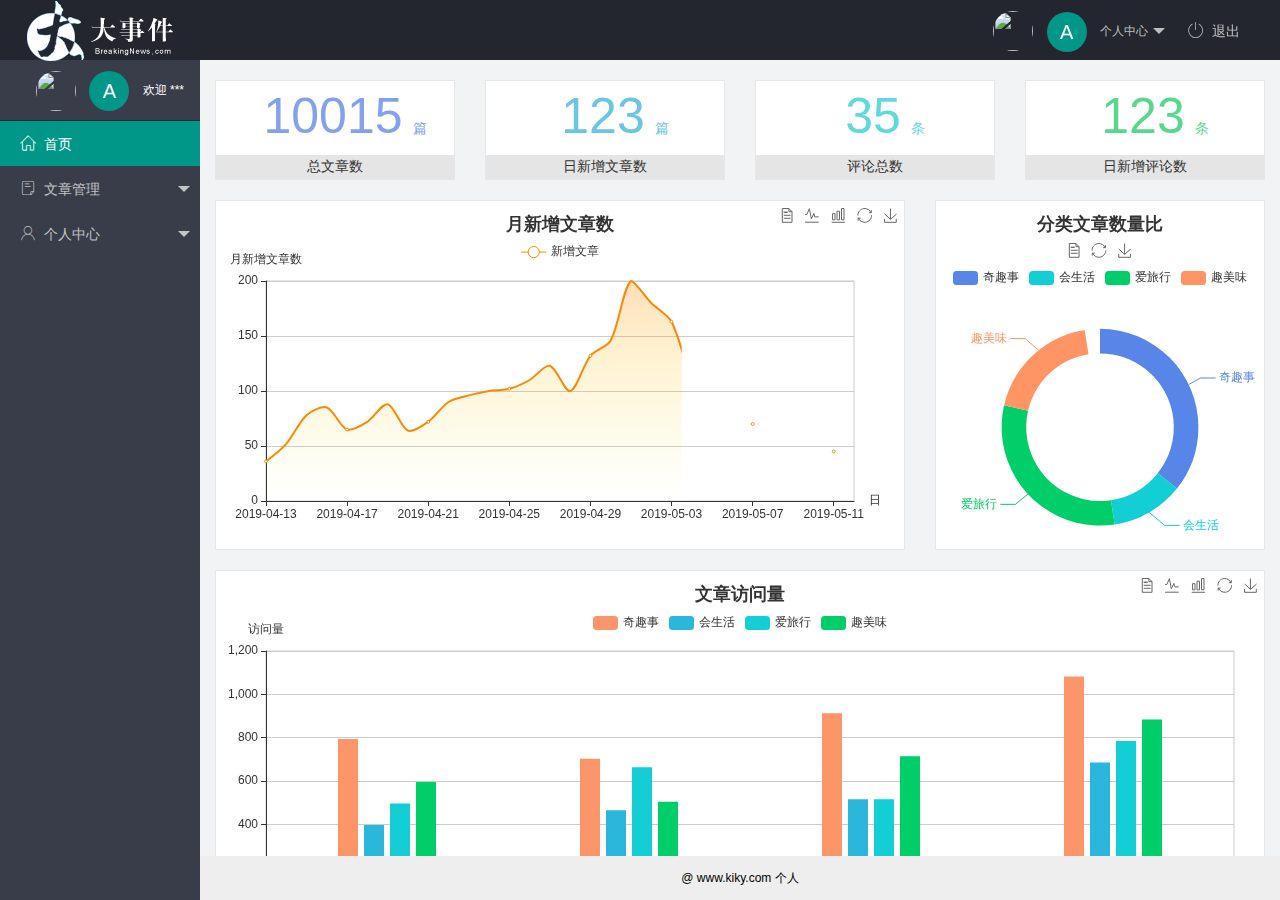
==== commit c1e79cc7: "完成了个人中的开发" ====
--- a/index.html
+++ b/index.html
@@ -1,97 +1,99 @@
 <!DOCTYPE html>
 <html lang="en">
+
 <head>
     <meta charset="UTF-8">
     <meta http-equiv="X-UA-Compatible" content="IE=edge">
     <meta name="viewport" content="width=device-width, initial-scale=1.0">
     <title>后台主页</title>
-        <!-- 导入 layui 的样式表 -->
-        <link rel="stylesheet" href="./assets/lib/layui/css/layui.css" />
-        <!-- 导入第三方图标库 -->
-        <link rel="stylesheet" href="./assets/fonts/iconfont.css" />
-        <!-- 导入自己的样式表 -->
-        <link rel="stylesheet" href="./assets/css/index.css" />
+    <!-- 导入 layui 的样式表 -->
+    <link rel="stylesheet" href="./assets/lib/layui/css/layui.css" />
+    <!-- 导入第三方图标库 -->
+    <link rel="stylesheet" href="./assets/fonts/iconfont.css" />
+    <!-- 导入自己的样式表 -->
+    <link rel="stylesheet" href="./assets/css/index.css" />
 </head>
+
 <body class="layui-layout-body">
     <div class="layui-layout layui-layout-admin">
-      <div class="layui-header">
-        <div class="layui-logo">
-          <img src="./assets/images/logo.png" alt="" />
+        <div class="layui-header">
+            <div class="layui-logo">
+                <img src="./assets/images/logo.png" alt="" />
+            </div>
+            <!-- 头部区域（可配合layui已有的水平导航） -->
+            <ul class="layui-nav layui-layout-right">
+                <li class="layui-nav-item">
+                    <a href="javascript:;" class="userinfo">
+                        <img src="http://t.cn/RCzsdCq" class="layui-nav-img" />
+                        <span class="text-avatar">A</span> 个人中心
+                    </a>
+                    <dl class="layui-nav-child">
+                        <dd><a href="">基本资料</a></dd>
+                        <dd><a href="">更换头像</a></dd>
+                        <dd><a href="">重置密码</a></dd>
+                    </dl>
+                </li>
+                <li class="layui-nav-item">
+                    <a href="javascript:;" id="btnLogout">
+                        <span class="iconfont icon-tuichu"></span>退出</a>
+                </li>
+            </ul>
         </div>
-        <!-- 头部区域（可配合layui已有的水平导航） -->
-        <ul class="layui-nav layui-layout-right">
-          <li class="layui-nav-item">
-            <a href="javascript:;" class="userinfo">
-              <img src="http://t.cn/RCzsdCq" class="layui-nav-img" />
-              <span class="text-avatar">A</span> 个人中心
-            </a>
-            <dl class="layui-nav-child">
-              <dd><a href="">基本资料</a></dd>
-              <dd><a href="">更换头像</a></dd>
-              <dd><a href="">重置密码</a></dd>
-            </dl>
-          </li>
-          <li class="layui-nav-item">
-            <a href="javascript:;" id="btnLogout">
-              <span class="iconfont icon-tuichu"></span>退出</a>
-          </li>
-        </ul>
-      </div>
 
-      <div class="layui-side layui-bg-black">
-        <div class="layui-side-scroll">
-          <div class="userinfo">
-            <img src="http://t.cn/RCzsdCq" class="layui-nav-img" />
-            <span class="text-avatar">A</span>
-            <span id="welcome">欢迎 ***</span>
-          </div>
-          <!-- 左侧导航区域（可配合layui已有的垂直导航） -->
-          <!-- lay-shrink="all"  点击列表另一合起来，排他 -->
-          <ul class="layui-nav layui-nav-tree" lay-shrink="all">
-            <li class="layui-nav-item layui-this">
-              <a href="./home/dashboard.html" target="fm"><span class="iconfont icon-home"></span>首页</a>
-            </li>
-            <li class="layui-nav-item">
-              <a class="" href="javascript:;"><span class="iconfont icon-16"></span>文章管理</a>
-              <dl class="layui-nav-child">
-                <dd>
-                  <a href="javascript:;"><i class="layui-icon layui-icon-app"></i>文章类别</a>
-                </dd>
-                <dd>
-                  <a href="javascript:;"><i class="layui-icon layui-icon-app"></i>文章列表</a>
-                </dd>
-                <dd>
-                  <a href="javascript:;"><i class="layui-icon layui-icon-app"></i>发布文章</a>
-                </dd>
-              </dl>
-            </li>
-            <li class="layui-nav-item">
-              <a href="javascript:;"><span class="iconfont icon-user"></span>个人中心</a>
-              <dl class="layui-nav-child">
-                <dd>
-                  <a href="javascript:;"><i class="layui-icon layui-icon-app"></i>基本资料</a>
-                </dd>
-                <dd>
-                  <a href="javascript:;"><i class="layui-icon layui-icon-app"></i>更换头像</a>
-                </dd>
-                <dd>
-                  <a href="javascript:;"><i class="layui-icon layui-icon-app"></i>重置密码</a>
-                </dd>
-              </dl>
-            </li>
-          </ul>
+        <div class="layui-side layui-bg-black">
+            <div class="layui-side-scroll">
+                <div class="userinfo">
+                    <img src="http://t.cn/RCzsdCq" class="layui-nav-img" />
+                    <span class="text-avatar">A</span>
+                    <span id="welcome">欢迎 ***</span>
+                </div>
+                <!-- 左侧导航区域（可配合layui已有的垂直导航） -->
+                <!-- lay-shrink="all"  点击列表另一合起来，排他 -->
+                <ul class="layui-nav layui-nav-tree" lay-shrink="all">
+                    <li class="layui-nav-item layui-this">
+                        <a href="./home/dashboard.html" target="fm"><span class="iconfont icon-home"></span>首页</a>
+                    </li>
+                    <li class="layui-nav-item">
+                        <a class="" href="javascript:;"><span class="iconfont icon-16"></span>文章管理</a>
+                        <dl class="layui-nav-child">
+                            <dd>
+                                <a href="javascript:;"><i class="layui-icon layui-icon-app"></i>文章类别</a>
+                            </dd>
+                            <dd>
+                                <a href="javascript:;"><i class="layui-icon layui-icon-app"></i>文章列表</a>
+                            </dd>
+                            <dd>
+                                <a href="javascript:;"><i class="layui-icon layui-icon-app"></i>发布文章</a>
+                            </dd>
+                        </dl>
+                    </li>
+                    <li class="layui-nav-item">
+                        <a href="javascript:;"><span class="iconfont icon-user"></span>个人中心</a>
+                        <dl class="layui-nav-child">
+                            <dd>
+                                <a href="/user/user_info.html" target="fm"><i class="layui-icon layui-icon-app"></i>基本资料</a>
+                            </dd>
+                            <dd>
+                                <a href="/user/user_avatar.html" target="fm"><i class="layui-icon layui-icon-app"></i>更换头像</a>
+                            </dd>
+                            <dd>
+                                <a href="/user/user_pwd.html" target="fm"><i class="layui-icon layui-icon-app"></i>重置密码</a>
+                            </dd>
+                        </dl>
+                    </li>
+                </ul>
+            </div>
         </div>
-      </div>
 
-      <div class="layui-body">
-        <!-- 内容主体区域 -->
-        <iframe name="fm" src="./home/dashboard.html" frameborder="0"></iframe>
-      </div>
+        <div class="layui-body">
+            <!-- 内容主体区域 -->
+            <iframe name="fm" src="./home/dashboard.html" frameborder="0"></iframe>
+        </div>
 
-      <div class="layui-footer">
-        <!-- 底部固定区域 -->
-        @ www.kiky.com 个人
-      </div>
+        <div class="layui-footer">
+            <!-- 底部固定区域 -->
+            @ www.kiky.com 个人
+        </div>
     </div>
     <!-- 导入 layui 的JS文件 -->
     <script src="./assets/lib/layui/layui.all.js"></script>
@@ -100,6 +102,8 @@
     <!-- 导入封装的请求API -->
     <script src="./assets/js/baseAPI.js"></script>
     <!-- 导入 index.js  -->
-    <script src="./assets/js/index.js"> </script>
-  </body>
+    <script src="./assets/js/index.js">
+    </script>
+</body>
+
 </html>